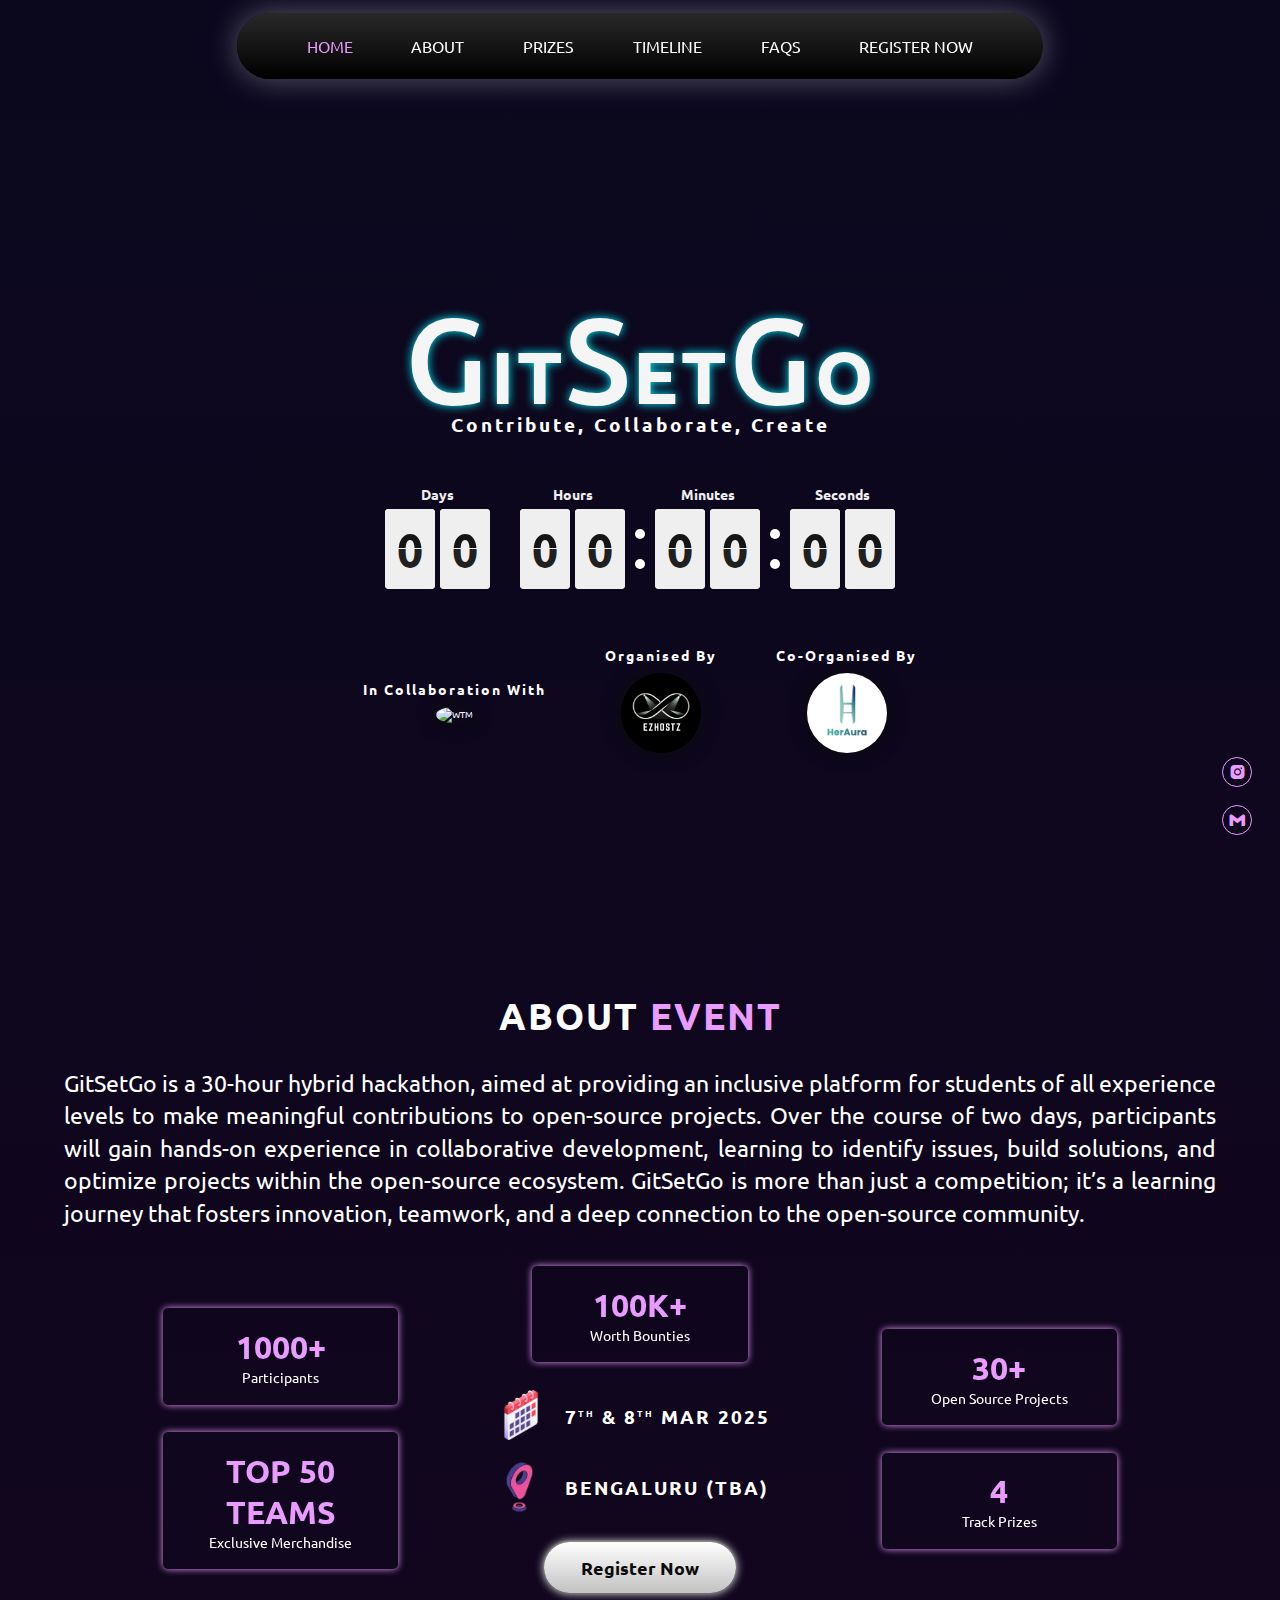
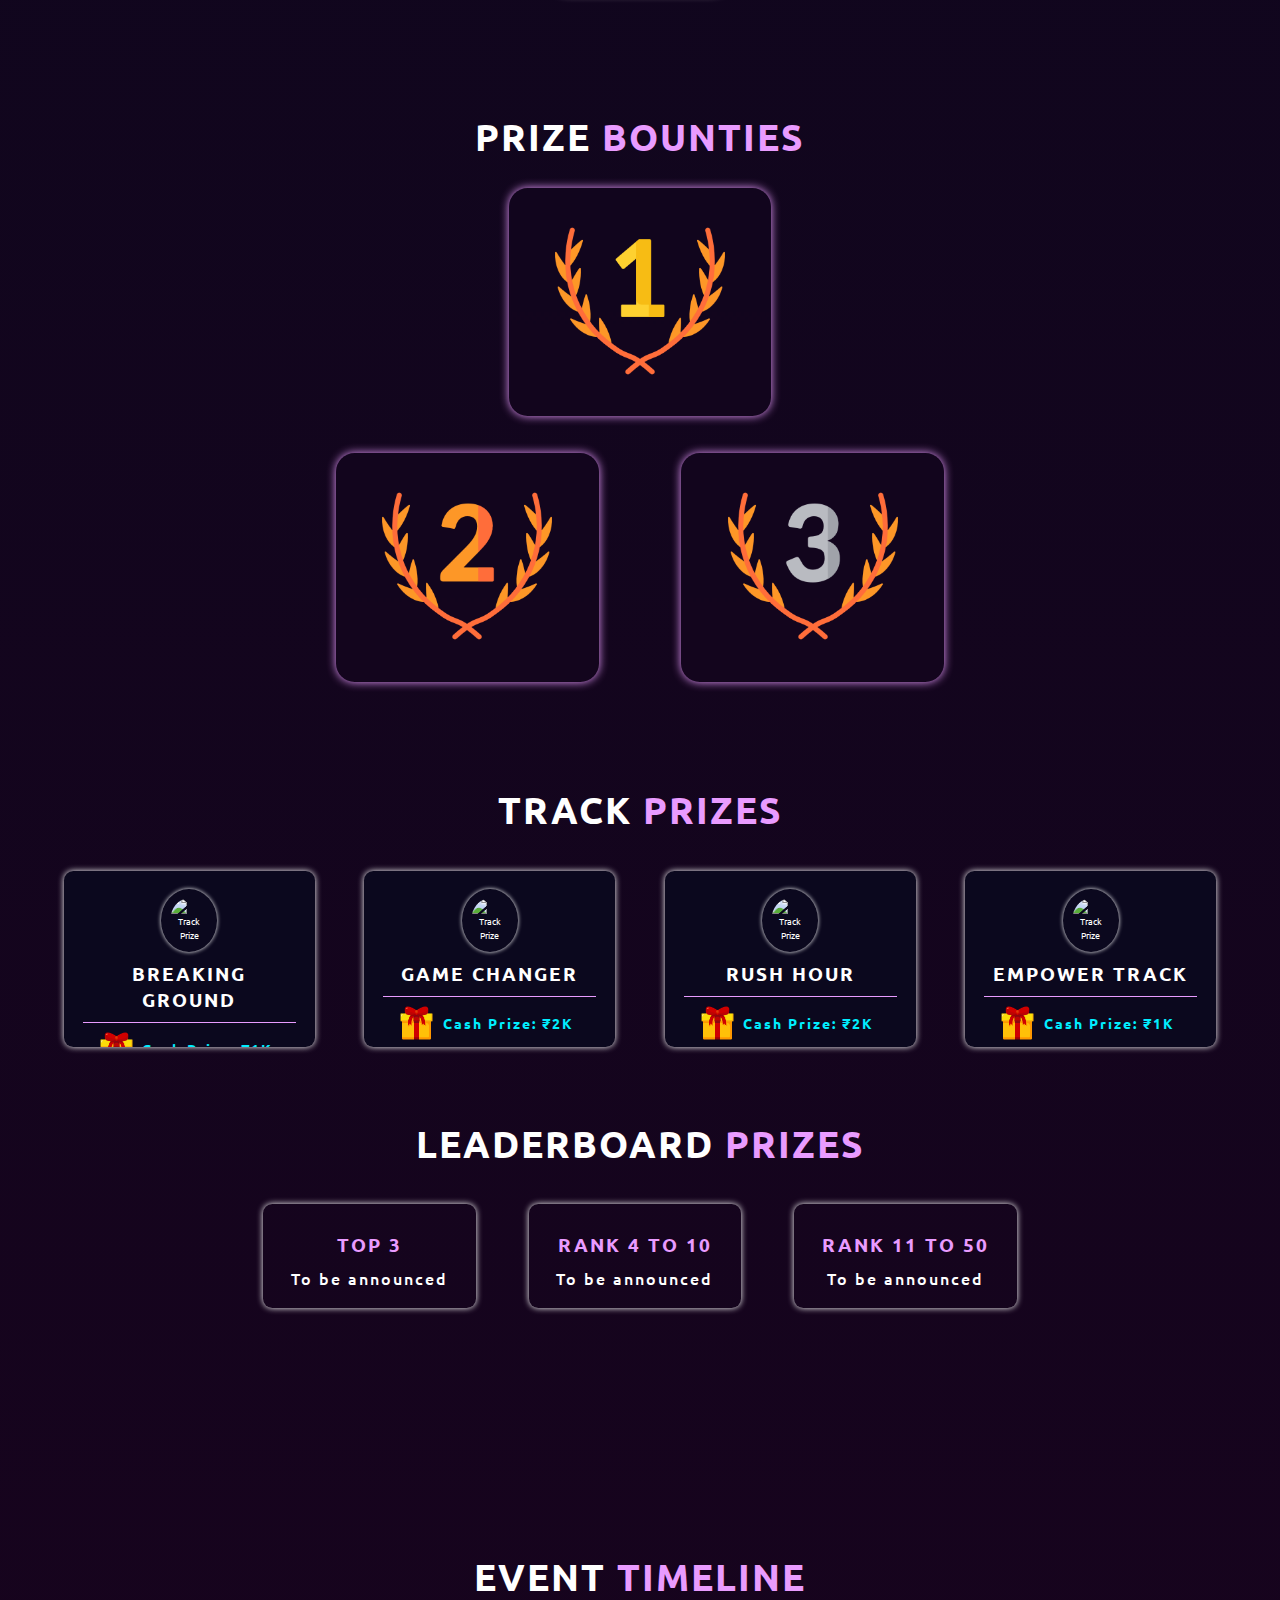
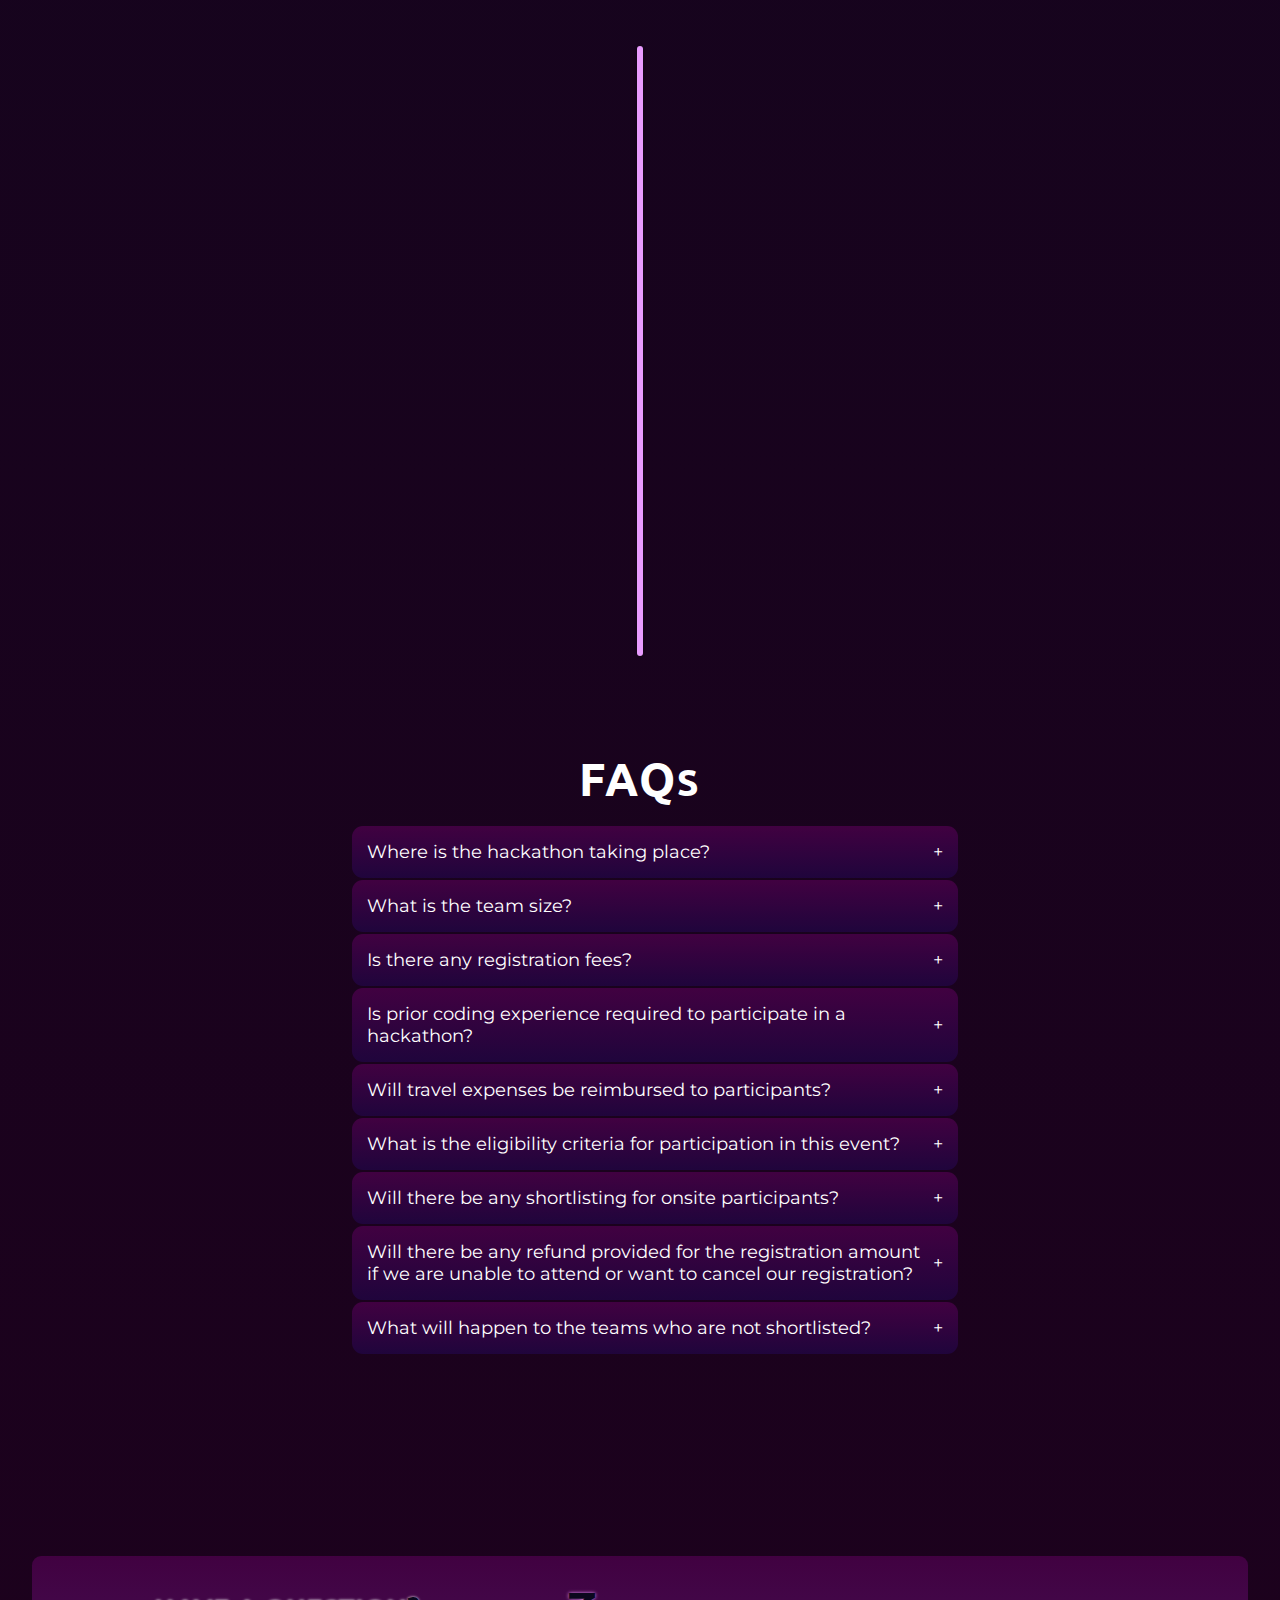
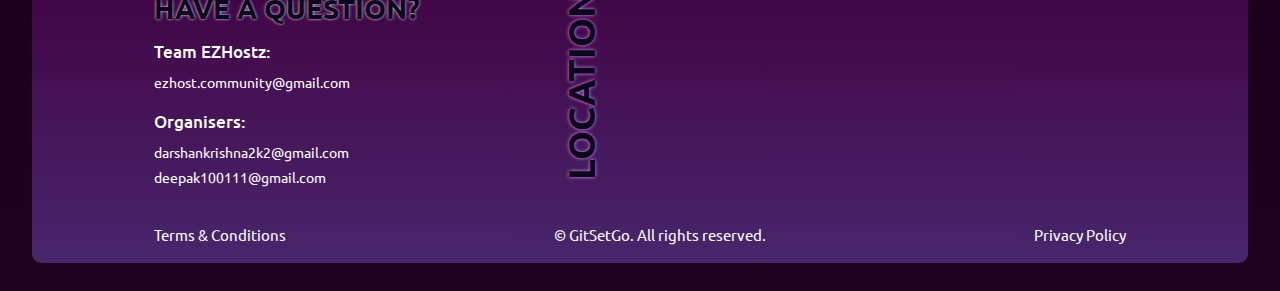
==== index.html @ 00a6b649 "Instagram link added" ====
<!DOCTYPE html>
<html lang="en">
<head>
    <meta charset="UTF-8">
    <meta name="viewport" content="width=device-width, initial-scale=1.0">
    <link rel="stylesheet" href="style.css">
    <link rel="shortcut icon" href="./media/favicon.png" type="image/x-icon">
    <!------------------  Scroll Reveal ------------------>
    <script src="https://unpkg.com/scrollreveal"></script>
    <link href='https://unpkg.com/boxicons@2.1.4/css/boxicons.min.css' rel='stylesheet'>
    <title>GitSetGo</title>
</head>
<body>
    <!------- Navbar ------->
    <header class="nav">
        <nav class="navbar">
            <ul class="nav-menu">
                <li class="nav-item">
                  <a class="active" href="#landing" class="nav-link">Home</a>
                </li>
                <li class="nav-item">
                  <a href="#about" class="nav-link">About</a>
                </li>
                <li class="nav-item">
                  <a href="#prizes" class="nav-link">Prizes</a>
                </li>
                <li class="nav-item">
                  <a href="#schedule" class="nav-link">Timeline</a>
                </li>
                <li class="nav-item">
                  <a href="#faq" class="nav-link">FAQS</a>
                </li>
                <li class="nav-item">
                  <a href="./reg-starting-soon.html" class="nav-link">Register Now</a>
                </li>
            </ul>
            <div class="hamburger">
              <span class="bar"></span>
              <span class="bar"></span>
              <span class="bar"></span>
            </div>
        </nav>
    </header>

    <!------- Landing page/ Home ------->
    <section class="home" id="landing">
        <div class="home-container">
          <!-- Event Title and Subtitle -->
          <div class="event-head">
            <h1 class="event-title">G<span>it</span>S<span>et</span>G<span>o</span></h1>
            <p class="event-subtitle">Contribute, Collaborate, Create</p>
          </div>
          <!-- Countdown Timer -->
          <div class="countdown">
            <div class="flipdown" id="flipdown"></div>
          </div>
          <!-- Hosts and Collaborations -->
          <div class="host-container">
            <div class="collab-container">
              <h2>In Collaboration With</h2>
              <img src="./media/WTM_logo.png" alt="WTM">
            </div>
            <div class="org-container">
              <h2>Organised By</h2>
              <img src="./media/EZHostz_logo.png" alt="EZHOSTZ">
            </div>
            <div class="coorg-container">
              <h2>Co-Organised By</h2>
              <img src="./media/HerAura_Light.png" alt="HerAura">
            </div>
          </div>
        </div>

        <!-- Social Media Handles -->
        <div class="socials">
            <a href="https://www.instagram.com/gitsetgo_blr" target="_blank"><i class='bx bxl-instagram-alt'></i></a>
            <!-- <a href="" target="_blank"><i class='bx bxl-linkedin'></i></a> -->
            <!-- <a href="" target="_blank"><i class='bx bxl-twitter'></i></a> -->
            <a href="mailto:ezhost.community@gmail.com" target="_blank"><i class='bx bxl-gmail'></i></a>
            <!-- <a href="" target="_blank"><i class='bx bxl-discord-alt'></i></i></a> -->
        </div>
    </section>

    <!------- About Event ------->
    <section class="about" id="about">
      <h1 class="section-title">About <span>Event</span></h1>
      <div class="about-container">
        <!-- Brief introduction to event -->
        <div class="about-content">
          <p>
            <!-- GitSetGo is a 48 hour hackathon organized by EZHostz. It is a platform for all the students who want to make valuable contributions to open source projects. 
            Over the course of two days, teams will work on projects aimed at building, refining, or enhancing open-source projects, fostering a culture of learning and community-driven development. -->
            GitSetGo is a 30-hour hybrid hackathon, aimed at providing an inclusive platform for students of all experience levels to make meaningful contributions to open-source projects. Over the course of two days, participants will gain hands-on experience in collaborative development, learning to identify issues, build solutions, and optimize projects within the open-source ecosystem. GitSetGo is more than just a competition; it’s a learning journey that fosters innovation, teamwork, and a deep connection to the open-source community.
          </p>
        </div>

        <!-- Contains venue, date and catchy info about event -->
        <div class="event-info">
          <div class="infobox_one">
            <div class="infobox">
              <h3>1000+</h3>
              <p>Participants</p>
            </div>
            <div class="infobox">
              <h3>Top 50 Teams</h3>
              <p>Exclusive Merchandise</p>
            </div>
          </div>
          <div class="venue-date-info">
              <div class="infobox">
                <h3>100k+</h3>
                <p>Worth Bounties</p>
              </div>
              <div class="date">
                <div class="img">
                  <img src="./media/calendar.png" alt="Calendar">
                </div>
                <p>7<sup>th</sup> & 8<sup>th</sup> Mar 2025</p>
              </div>
              <div class="venue">
                <div class="img">
                  <img src="./media/venue.webp" alt="Venue">
                </div>
                <p>Bengaluru (TBA)</p>
              </div>
              <!-- Registration Button -->
              <a href="./reg-starting-soon.html">
                <button class="styled-button">
                  Register Now
                </button>
              </a>
          </div>
          <div class="infobox_one">
            <div class="infobox">
              <h3>30+</h3>
              <p>Open Source Projects</p>
            </div>
            <div class="infobox">
              <h3>4</h3>
              <p>Track Prizes</p>
            </div>
          </div>
        </div>
          
      </div>
    </section>

    <!------- Prizes Section ------->
    <section class="prizes" id="prizes">
      <h1 class="section-title">Prize <span>Bounties</span></h1>
      <div class="winners-container">
        <div class="prize-box">
          <img src="./media/first.png" alt="Gold Medal">
          <div class="prize-info">
            <h1>First Prize</h1>
            <p>₹20,000</p>
          </div>
        </div>
        <div class="runners-up">
          <div class="prize-box">
            <img src="./media/second.png" alt="Silver Medal">
            <div class="prize-info">
              <h1>Second Prize</h1>
              <p>₹15,000</p>
            </div>
          </div>
          <div class="prize-box">
            <img src="./media/third.png" alt="Bronze Medal">
            <div class="prize-info">
              <h1>Third Prize</h1>
              <p>₹10,000</p>
            </div>
          </div>
        </div>
      </div>
    </section>

    <!-- Track Prizes -->
    <section class="track-prizes">
      <h1 class="section-title">Track <span>Prizes</span></h1>

      <div class="track-container">
        <!-- Track 1 -->
        <div class="track-box">
          <div class="box">
            <div class="track-info">
              <img src="./media/trophy.png" alt="Track Prize" class="special">
              <h2>Breaking Ground</h2>
            </div>
            <div class="track-bounty">
              <img src="./media/merch.png" alt="Prize">
              <p>Cash Prize: ₹1K</p>
            </div>
          </div>
          <div class="track-desc">
            <p>Recognizing the Best First Contribution
            </p>
          </div>
        </div>
        <!-- Track 2 -->
        <div class="track-box">
          <div class="box">
            <div class="track-info">
              <img src="./media/trophy.png" alt="Track Prize">
              <h2>Game Changer</h2>
            </div>
            <div class="track-bounty">
              <img src="./media/merch.png" alt="Prize">
              <p>Cash Prize: ₹2K</p>
            </div>
          </div>
          <div class="track-desc">
            <p>Recognizing the top contribution to gaming repositories
            </p>
          </div>
        </div>
        <!-- Track 3 -->
        <div class="track-box">
          <div class="box">
            <div class="track-info">
              <img src="./media/trophy.png" alt="Track Prize">
              <h2>Rush Hour</h2>
            </div>
            <div class="track-bounty">
              <img src="./media/merch.png" alt="Prize">
              <p>Cash Prize: ₹2K</p>
            </div>
          </div>
          <div class="track-desc">
            <p>Recognizing the team with the most contributions made within the golden hour
            </p>
          </div>
        </div>
        <!-- Track 4 -->
        <div class="track-box">
          <div class="box">
            <div class="track-info">
              <img src="./media/trophy.png" alt="Track Prize" class="special">
              <h2>Empower Track</h2>
            </div>
            <div class="track-bounty">
              <img src="./media/merch.png" alt="Prize">
              <p>Cash Prize: ₹1K</p>
            </div>
          </div>
          <div class="track-desc">
            <p>Recognizing the best contribution made by an all-women team
            </p>
          </div>
        </div>
      </div>

      <div class="leaderboard-bounty">
        <h1 class="section-title">Leaderboard <span>Prizes</span></h1>
        <div class="leaderboard-container">
          <div class="leaderboard-prizes">
            <h2>Top 3</h2>
            <p>To be announced</p>
          </div>
          <div class="leaderboard-prizes">
            <h2>Rank 4 to 10</h2>
            <p>To be announced</p>
          </div>
          <div class="leaderboard-prizes">
            <h2>Rank 11 to 50</h2>
            <p>To be announced</p>
          </div>
        </div>
      </div>
    </section>

    <!------- Event Timeline ------->
    <section class="schedule" id="schedule">
      <h1 class="section-title">Event <span>Timeline</span></h1>
      <div class="timeline">
        <div class="container left-container">
          <img src="./media/track-trophy.png" alt="">
          <div class="text-box">
            <h2>Registration Start</h2>
            <!-- <small>Time</small> -->
            <p>18th November 2024</p>
            <span class="left-container-arrow"></span>
          </div>
        </div>
        <div class="container right-container">
          <img src="./media/track-trophy.png" alt="">
          <div class="text-box">
            <h2>Registration Ends</h2>
            <!-- <small>Time</small> -->
            <p>18th January 2025</p>
            <span class="right-container-arrow"></span>
          </div>
        </div>
        <div class="container left-container">
          <img src="./media/track-trophy.png" alt="">
          <div class="text-box">
            <h2>Announcement of Shortlisted Teams</h2>
           <!-- <small>Time</small>  -->
            <p>3rd February 2025</p>
            <span class="left-container-arrow"></span>
          </div>
        </div> 
        <div class="container right-container">
          <img src="./media/track-trophy.png" alt="">
          <div class="text-box">
            <h2>Hackathon Starts</h2>
            <!-- <small>Time</small> -->
            <p>7th March 2025</p>
            <span class="right-container-arrow"></span>
          </div>
        </div>
        <div class="container left-container">
          <img src="./media/track-trophy.png" alt="">
          <div class="text-box">
            <h2>Hackathon Ends</h2>
            <!-- <small>Time</small> -->
            <p>8th March 2025</p>
            <span class="left-container-arrow"></span>
          </div>
        </div>
        <div class="container right-container">
          <img src="./media/track-trophy.png" alt="">
          <div class="text-box">
            <h2>Prize Distribution</h2>
            <!-- <small>Time</small> -->
            <p>8th March 2025</p>
            <span class="right-container-arrow"></span>
          </div>
        </div>
        <!-- <div class="container left-container">
          <img src="./media/track-trophy.png" alt="">
          <div class="text-box">
            <h2>Event Start</h2>
            <small>Time</small>
            <p>Event timeline date</p>
            <span class="left-container-arrow"></span>
          </div>
        </div>
      </div> -->
    </section>

    <!------- Sponsors ------->
    <!-- <section class="sponsors" id="sponsors">
      <h2 class="section-title">Our <span>Sponsors</span></h2>
      <p class="sponsor-subtitle">
        Interested in sponsoring?<br>
        Contact us at <a href="mailto:ezhost.community@gmail.com">ezhost.community@gmail.com</a> 
      </p>
      <div class="sponsors-container">
        <div class="sponsor-category">
          <h2>Title Sponsors</h2>
          <div class="sponsor-box">
            <img src="./media/EZHost_logo_white.png" alt="">
            <img src="./media/EZHost_logo_white.png" alt="">
            <img src="./media/EZHost_logo_white.png" alt="">
          </div>
        </div>
        <div class="sponsor-category">
          <h2>Platform Sponsors</h2>
          <div class="sponsor-box">
            <img src="./media/EZHost_logo_white.png" alt="">
            <img src="./media/EZHost_logo_white.png" alt="">
            <img src="./media/EZHost_logo_white.png" alt="">
          </div>
        </div>
        <div class="sponsor-category">
          <h2>Gold Sponsors</h2>
          <div class="sponsor-box">
            <img src="./media/EZHost_logo_white.png" alt="">
            <img src="./media/EZHost_logo_white.png" alt="">
            <img src="./media/EZHost_logo_white.png" alt="">
          </div>
        </div>
        <div class="sponsor-category">
          <h2>Energy Sponsors</h2>
          <div class="sponsor-box">
            <img src="/media/EZHost_logo_white.png" alt="">
            <img src="/media/EZHost_logo_white.png" alt="">
            <img src="/media/EZHost_logo_white.png" alt="">
          </div>
        </div>
      </div>
    </section> -->
    
    <!------- FAQs ------->
    <section class="faq" id="faq">
      <h2 class="section-title">Faq<span>s</span></h2>
      <div class="accordion-container">
        <div class="accordion-item">
          <button class="accordion-header">
            Where is the hackathon taking place? <span class="icon">+</span>
          </button>
          <div class="accordion-content">
            <p>
              Bengaluru, India (Exact location to be announced soon)       
            </p>
          </div>
        </div>
        <div class="accordion-item">
          <button class="accordion-header">
            What is the team size? <span class="icon">+</span>
          </button>
          <div class="accordion-content">
            <p>
              1-3      
            </p>
          </div>
        </div>
        <div class="accordion-item">
          <button class="accordion-header">
            Is there any registration fees? <span class="icon">+</span>
          </button>
          <div class="accordion-content">
            <p>
              Yes. Registration fee for an individual is ₹100.
            </p>
          </div>
        </div>
        <div class="accordion-item">
          <button class="accordion-header">
            Is prior coding experience required to participate in a hackathon? <span class="icon">+</span>
          </button>
          <div class="accordion-content">
            <p>
              No, prior coding experience is not required to participate in a hackathon, but having an understanding of programming languages is essential.     
            </p>
          </div>
        </div>
        <div class="accordion-item">
          <button class="accordion-header">
            Will travel expenses be reimbursed to participants? <span class="icon">+</span>
          </button>
          <div class="accordion-content">
            <p>
              We cannot provide reimbursement for travel or any kind of expenses for participants.
            </p>
          </div>
        </div>
        <div class="accordion-item">
          <button class="accordion-header">
            What is the eligibility criteria for participation in this event? <span class="icon">+</span>
          </button>
          <div class="accordion-content">
            <p>
              Undergraduate students of any academic discipline are eligible to participate.
            </p>
          </div>
        </div>
        <div class="accordion-item">
          <button class="accordion-header">
            Will there be any shortlisting for onsite participants? <span class="icon">+</span>
          </button>
          <div class="accordion-content">
            <p>
              Yes. Registration for onsite participation will be based on first come, first serve basis.
            </p>
          </div>
        </div>
        <div class="accordion-item">
          <button class="accordion-header">
            Will there be any refund provided for the registration amount if we are unable to attend or want to cancel our registration? <span class="icon">+</span>
          </button>
          <div class="accordion-content">
            <p>
              Unfortunately, no refunds will be provided for cancellations or non-attendance. Please note that registration fees are non-refundable.
            </p>
          </div>
        </div>
        <div class="accordion-item">
          <button class="accordion-header">
            What will happen to the teams who are not shortlisted?<span class="icon">+</span>
          </button>
          <div class="accordion-content">
            <p>
              Teams that are not shortlisted for onsite participation can still participate in the event online and are eligible for all prizes.
            </p>
          </div>
        </div>
      </div>
    </section>

    <!------- Footer ------->
    <footer class="footer">
      <div class="footer-container">
        <div class="footer-box-up">
          <div class="extra-info">
            <h2>Have a question?</h2>
            <!-- <h3>We are here for help!</h3> -->
            <div class="org-contact">
              <p>Team EZHostz:</p>
              <a href="mailto:ezhost.community@gmail.com">ezhost.community@gmail.com</a><br>
              <p>Organisers:</p>  
              <a href="mailto:darshankrishna2k2@gmail.com">darshankrishna2k2@gmail.com</a><br>
              <a href="mailto:deepak1001110@gmail.com">deepak100111@gmail.com</a><br>
            </div>
          </div>
          <div class="directions">
            <h2>Location</h2>
            <iframe src="https://www.google.com/maps/embed?pb=!1m18!1m12!1m3!1d497698.77492875466!2d77.30126945310806!3d12.954459531495921!2m3!1f0!2f0!3f0!3m2!1i1024!2i768!4f13.1!3m3!1m2!1s0x3bae1670c9b44e6d%3A0xf8dfc3e8517e4fe0!2sBengaluru%2C%20Karnataka!5e0!3m2!1sen!2sin!4v1731333616558!5m2!1sen!2sin" width="600" height="300" style="border:0;" allowfullscreen="" loading="lazy" referrerpolicy="no-referrer-when-downgrade"></iframe>
            <!-- <iframe src="https://www.google.com/maps/embed?pb=!1m18!1m12!1m3!1d3890.280170146654!2d77.51145517454444!3d12.82516351807294!2m3!1f0!2f0!3f0!3m2!1i1024!2i768!4f13.1!3m3!1m2!1s0x3bae41057dd66abf%3A0xfda823a3ca1775ea!2sDayananda%20Sagar%20Academy%20of%20Technology%20and%20Management%20(DSATM)!5e0!3m2!1sen!2sin!4v1730623137924!5m2!1sen!2sin" width="600" height="300" style="border:0;" allowfullscreen="" loading="lazy" referrerpolicy="no-referrer-when-downgrade"></iframe> -->
          </div>
        </div>
        <div class="footer-box-down">
          <a href="./info-pages/t&c.html" target="_blank">Terms & Conditions</a>    
          <p>&copy; GitSetGo. All rights reserved.</p>
          <a href="./info-pages/privacy_policy.html" target="_blank">Privacy Policy</a>
        </div>
      </div>
    </footer>

    <!-- JavaScript -->
    <script src="script.js"></script>
</body>
</html>
---- style.css ----
@import url('https://fonts.googleapis.com/css2?family=Poppins:wght@300;400;500;600;700;800;900&display=swap');
@import url('https://fonts.googleapis.com/css2?family=Inter:ital,opsz,wght@0,14..32,100..900;1,14..32,100..900&family=Ubuntu:ital,wght@0,300;0,400;0,500;0,700;1,300;1,400;1,500;1,700&display=swap');
@import url(https://fonts.googleapis.com/css?family=Montserrat);

*{
margin: 0;
padding: 0;
box-sizing: border-box;
text-decoration: none;
border: none;
outline: none;
scroll-behavior: smooth;
}

*,
*::before,
*::after {
  font-family: inherit;
  box-sizing: inherit;
  margin: 0;
  padding: 0;
}

:root{
    --bg-color: #0b0b0b;
    --second-bg-color: #0b081e;
    --text-color: #fff;
    --main-color: rgb(233, 155, 255);
    --second-text-color: #0ef;
}

html{
    font-size: 62.5%;
    overflow-x: hidden;
}

body{
    position: relative;
    color: var(--text-color);
    font-family: 'Ubuntu', sans-serif;
    background: linear-gradient(to bottom, var(--second-bg-color), rgb(29, 1, 29));
}

/* width */
::-webkit-scrollbar {
    width: 1rem;
}
  
/* Track */
  ::-webkit-scrollbar-track {
    background: var(--bg-color);
}
  
/* Handle */
  ::-webkit-scrollbar-thumb {
    background: #64167f;
    border-radius: 10px;
}

a{
    color: var(--text-color);
    text-decoration: none;
}
  
ul{
    list-style: none;
}

p{
  font-size: 1.5rem;
  font-weight: 400;
}

section{
    position: relative;
    min-height: 100vh;
    background: url(./media/Grid.png) no-repeat;
    background-size: cover;
    background-position: center;
    gap: 2rem;
}

.section-title{
  text-align: center;
  font-size: 4rem;
  margin-bottom: 2rem;
  text-transform: uppercase;
  color: var(--text-color);
  font-weight: 600;
  letter-spacing: 2px;
  padding: 10rem 0 0 0;
}

.section-title span{
    color: var(--main-color);
}

.btn{
    font-weight: 600;
    border-radius: 20%;
    padding: 1.5rem 2rem;
    font-size: 1.7rem;
    outline: none;
    border: none;
    letter-spacing: 2px;
    background: var(--text-color);
    box-shadow: 0 0 1rem var(--text-color);
    transition: 0.3s ease;
    cursor: pointer;
}

.btn a{
    color: var(--text-color);
}
  
.btn:hover{
    box-shadow: inset 0px 0px 25px var(--bg-color);
}

.text-gradient,
.text-gradient > * {
  background: linear-gradient(to right, White, var(--main-color));
  -webkit-background-clip: text;
  -webkit-text-fill-color: transparent;
}


/* ----- NavBar ----- */

.nav {
    position: fixed;
    top: 1.4rem;
    left: 50%;
    transform: translateX(-50%);
    width: 45%;
    padding: 1rem 4%;
    background: linear-gradient(to bottom, #292929, #000000);
    border-radius: 5rem;
    box-shadow: 0px 0px 30px rgba(227, 228, 237, 0.37);
    z-index: 999;
  }

.nav-menu{
    display: flex;
    justify-content: space-between;
    align-items: center;
    font-size: 1.7rem;
    flex-wrap: wrap;
}

.nav-item{
    padding: 1rem 2rem;
    text-transform: uppercase;
    border-radius: 5rem;
}

.nav-item a:hover{
    color: var(--main-color);
    transition: 0.5s ease-in-out;
    text-shadow: 0 0 1rem var(--main-color);
}

.active{
    color: var(--main-color);
}

.hamburger {
  cursor: pointer;
  display: none;
}

.bar {
  display: block;
  width: 25px;
  height: 3px;
  border-radius: 3px;
  margin: 5px auto;
  transition: all 0.3s ease-in-out;
  -webkit-transition: all 0.3s ease-in-out;
  background: hsl(0, 0%, 100%);
}

/* ----- Landing page ----- */


.home{
    position: relative;
    background: url(./media/home_bg.jpg) no-repeat;
    background-size: cover;
    background-position: center;
    min-height: 100vh;
}

.home-container{
    position: absolute;
    display: flex;
    justify-content: center;
    flex-direction: column;
    align-items: center;
    width: 60%;
    top: 60%;
    left: 50%;
    transform: translate(-50%, -50%);
    padding: 3rem 0 2rem 0;
}

.event-head{
    text-align: center;
    line-height: 50px;
}

.event-title {
    font-size: 13rem;
    text-transform: uppercase;
    font-weight: 500;
    color: whitesmoke;
    letter-spacing: 3px;
    text-shadow: 0 0 10px var(--second-text-color);
    animation: glow 2s infinite alternate;
}
  
@keyframes glow {
    0% {
      text-shadow: 0 0 10px var(--second-text-color);
    }
    50% {
      text-shadow: 0 0 15px rgb(251, 50, 251);
    }
    100% {
      text-shadow: 0 0 10px var(--second-text-color);
    }
}
  
.event-title span {
    font-size: 8rem;
    font-weight: 600;
    /* color: var(--main-color); */
}

.event-subtitle{
    font-size: 2rem;
    letter-spacing: 3px;
    color: var(--text-color);
    font-weight: bold;
}

.host-container{
    display: flex;
    justify-content: space-around;
    text-align: center;
    align-items: center;
    margin: 3rem 0 0rem 0;
    width: 80%;
}

.org-container h2, .coorg-container h2, .collab-container h2{
    font-size: 1.5rem;
    letter-spacing: 2px;
    /* margin-bottom: 1rem; */
    /* text-transform: uppercase; */
}

.org-container img, .coorg-container img, .collab-container img{
    width: 80px;
    height: 80px;
    border-radius: 50%;
    object-fit: cover;
    margin-top: 1rem;
    box-shadow: 0 0 2rem var(--bg-color);
}

/* ----- Countdown ----- */

.countdown{
    width: 100%;
    margin: 1rem auto;
}

.countdown .flipdown{
    margin: 0 auto;
    width: 100%;
    overflow: visible;
    height: 150px;
    display: flex;
    justify-content: center;
    align-items: center;
}

/* Font styles */
.flipdown.flipdown__theme-dark {
    font-weight: bold;
    font-size: 1.5rem;
  }
/* Rotor group headings */
.flipdown.flipdown__theme-dark .rotor-group-heading:before {
    color: #EFEFEF;
}
/* Delimeters */
.flipdown.flipdown__theme-dark .rotor-group:nth-child(n+2):nth-child(-n+3):before,
.flipdown.flipdown__theme-dark .rotor-group:nth-child(n+2):nth-child(-n+3):after {
    background-color: var(--text-color);
}
/* Rotor tops */
.flipdown.flipdown__theme-dark .rotor,
.flipdown.flipdown__theme-dark .rotor-top,
.flipdown.flipdown__theme-dark .rotor-leaf-front {
    color: #151515;
    background-color: #EFEFEF;
}
/* Rotor bottoms */
.flipdown.flipdown__theme-dark .rotor-bottom,
.flipdown.flipdown__theme-dark .rotor-leaf-rear {
    color: #202020;
    background-color: #EFEFEF;
}
/* Hinge */
.flipdown.flipdown__theme-dark .rotor:after {
   border-top: solid 1px #EFEFEF;
}
  
.flipdown .rotor-group {
    position: relative;
    padding-right: 30px;
}
  
.flipdown .rotor-group:last-child {
    padding-right: 0;
}
  
.flipdown .rotor-group-heading:before {
    display: block;
    height: 30px;
    line-height: 30px;
    text-align: center;
}
  
  .flipdown .rotor-group:nth-child(1) .rotor-group-heading:before {
    content: attr(data-before);
  }
  
  .flipdown .rotor-group:nth-child(2) .rotor-group-heading:before {
    content: attr(data-before);
  }
  
  .flipdown .rotor-group:nth-child(3) .rotor-group-heading:before {
    content: attr(data-before);
  }
  
  .flipdown .rotor-group:nth-child(4) .rotor-group-heading:before {
    content: attr(data-before);
  }
  
  .flipdown .rotor-group:nth-child(n+2):nth-child(-n+3):before {
    content: '';
    position: absolute;
    bottom: 20px;
    left: 115px;
    width: 10px;
    height: 10px;
    border-radius: 50%;
  }
  
  .flipdown .rotor-group:nth-child(n+2):nth-child(-n+3):after {
    content: '';
    position: absolute;
    bottom: 50px;
    left: 115px;
    width: 10px;
    height: 10px;
    border-radius: 50%;
  }
  
  .flipdown .rotor {
    position: relative;
    float: left;
    width: 50px;
    height: 80px;
    margin: 0px 5px 0px 0px;
    border-radius: 4px;
    font-size: 5rem;
    text-align: center;
    perspective: 200px;
  }
  
  .flipdown .rotor:last-child {
    margin-right: 0;
  }
  
  .flipdown .rotor-top,
  .flipdown .rotor-bottom {
    overflow: hidden;
    position: absolute;
    width: 50px;
    height: 40px;
  }
  
  .flipdown .rotor-leaf {
    z-index: 1;
    position: absolute;
    width: 50px;
    height: 80px;
    transform-style: preserve-3d;
    transition: transform 0s;
  }
  
  .flipdown .rotor-leaf.flipped {
    transform: rotateX(-180deg);
    transition: all 0.5s ease-in-out;
  }
  
  .flipdown .rotor-leaf-front,
  .flipdown .rotor-leaf-rear {
    overflow: hidden;
    position: absolute;
    width: 50px;
    height: 40px;
    margin: 0;
    transform: rotateX(0deg);
    backface-visibility: hidden;
    -webkit-backface-visibility: hidden;
  }
  
  .flipdown .rotor-leaf-front {
    line-height: 80px;
    border-radius: 4px 4px 0px 0px;
  }
  
  .flipdown .rotor-leaf-rear {
    line-height: 0px;
    border-radius: 0px 0px 4px 4px;
    transform: rotateX(-180deg);
  }
  
  .flipdown .rotor-top {
    line-height: 80px;
    border-radius: 4px 4px 0px 0px;
  }
  
  .flipdown .rotor-bottom {
    bottom: 0;
    line-height: 0px;
    border-radius: 0px 0px 4px 4px;
  }
  
  .flipdown .rotor:after {
    content: '';
    z-index: 2;
    position: absolute;
    bottom: 0px;
    left: 0px;
    width: 50px;
    height: 40px;
    border-radius: 0px 0px 4px 4px;
  }

/* ----- Social Media Handles ----- */

.socials{
    display: flex;
    flex-direction: column;
    justify-content: center;
    align-items: center;
    text-align: center;
    position: absolute;
    right: 0;
    bottom: 3rem;
}

.socials a{
    display: inline-flex;
    flex-direction: column;
    justify-content: center;
    align-items: center;
    width: 3rem;
    height: 3rem;
    background: transparent;
    border: .2rem solid var(--main-color);
    border-radius: 50%;
    font-size: 2rem;
    color: var(--main-color);
    margin: 1rem 3rem;
    transition: .4s ease;
}

.socials a:last-child{
    margin-bottom: 4rem;
}

.socials a:hover{
    background: var(--main-color);
    color: var(--second-bg-color);
    box-shadow: 0 0 1rem var(--main-color);
}

/* Register Now button */
.styled-button {
    position: relative;
    padding: 1.5rem 4rem;
    font-size: 1.9rem;
    font-weight: bold;
    color: var(--bg-color);
    background: linear-gradient(to bottom, #ffffff, #c2c2c2);
    border-radius: 5rem;
    cursor: pointer;
    box-shadow: 0 0 1rem var(--text-color);
    transition: all 0.2s ease;
    display: inline-flex;
    align-items: center;
    justify-content: center;
}
  
.styled-button::before {
    content: "";
    position: absolute;
    top: -2px;
    right: -1px;
    bottom: -1px;
    left: -1px;
    background: linear-gradient(to bottom, #292929, #000000);
    z-index: -1;
    border-radius: 9999px;
    transition: all 0.2s ease;
    opacity: 1;
    transition: all 0.3s ease;
}
  
.styled-button:active {
    transform: translateY(2px);
    color: var(--text-color);
    box-shadow: 0 0 1rem var(--text-color);
}

.styled-button:hover {
    /* transform: translateY(-2px); */
    box-shadow: 0 0 .5rem var(--text-color);
}

/* ------ About Event ----- */

.about .section-title{
  margin-bottom: 0;
}

.about-container{
  display: flex;
  justify-content: center;
  align-items: center;
  flex-direction: column;
  width: 90%;
  max-height: 80%;
  margin: 0 auto;
  padding: 3rem 2rem;
  /* background: red; */
}

.about-content{
  max-width: 100%;
  margin: 0 auto;
}

.about-content p{
  font-size: 2.5rem;
  text-align: justify;
  line-height: 3.5rem;
  font-weight: 400;
}

.event-info{
  display: flex;
  justify-content: space-around;
  align-items: center;
  flex-wrap: wrap;
  width: 90%;
  max-width: 100%;
  margin-top: 4rem;
  /* padding: 0 2rem; */
}

.infobox_one{
  display: flex;
  justify-content: space-around;
  align-items: center;
  flex-direction: column;
  text-align: center;
  width: 20%;
  /* box-shadow: 0 0 1rem var(--main-color); */
  /* border: none;
  border-radius: 5px;
  padding: 1rem 1.5rem; */
  /* backdrop-filter: blur(1px); */
}

.infobox{
  box-shadow: 0 0 .8rem var(--main-color);
  backdrop-filter: blur(1px);
  border: none;
  border-radius: 5px;
  padding: 2rem 1.5rem;
  width: 100%;
  transition: all 0.4s ease-in-out;
}

.infobox_one .infobox:first-child{
  margin: 2rem 0 3rem 0;
}

.infobox h3{
  font-size: 3.5rem;
  font-weight: 600;
  text-transform: uppercase;
  color: var(--main-color);
}

.venue-date-info{
  height: 100%;
  display: flex;
  flex-direction: column;
  justify-content: center;
  align-items: center;
}

.venue-date-info .infobox{
  text-align: center;
  width: 65%;
}

.date{
  margin: 3rem 0 2rem 0;
}

.venue{
  margin-bottom: 3rem;
}

.date, .venue{
  display: flex;
  justify-content: center;
  align-items: center;
  width: 100%;
  padding: 0 1rem;
}

.date .img, .venue .img{
  width: 20%;
}

.date .img img{
  width: 50px;
  height: 50px;
}

.venue .img img{
  width: 27px;
  height: 50px;
  padding-left: 10px;
}

.date p, .venue p{
  font-size: 2rem;
  font-weight: 600;
  margin-left: 15px;
  width: 80%;
  text-transform: uppercase;
  letter-spacing: 2px;
}

.date p sup, .venue p sup{
  font-size: 1rem;
}


/* ------ Prizes Section ----- */

/* .prizes{
  position: relative;
  max-height: 100vh;
} */

.winners-container{
  display: flex;
  justify-content: center;
  align-items: center;
  text-align: center;
  flex-direction: column;
  width: 90%;
  max-height: 80%;
  margin: 0 auto;
  padding: 1rem 2rem;
}

.runners-up{
  display: flex;
  justify-content: space-around;
  text-align: center;
  align-items: center;
  flex-wrap: wrap;
  width: 50%;
  margin-top: 4rem;
}

.prize-box{
  position: relative;
  backdrop-filter: blur(1px);
  box-shadow: 0 0 1rem var(--main-color);
  border-radius: 2rem;
  padding: 3rem 5rem;
  overflow: hidden;
}

.prize-box img{
  width: 100%;
  height: 170px;
  transition: .4s ease;
}

.prize-box:hover img{
  transform: scale(1.1);
}

.prize-info{
  position: absolute;
  bottom: 0;
  left: 0;
  width: 70%;
  height: 100%;
  background: linear-gradient(rgba(0,0,0, .1), var(--second-bg-color));
  display: flex;
  justify-content: center;
  align-items: center;
  flex-direction: column;
  text-align: center;
  padding: 0 4rem;
  transform: translateY(100%);
  transition: .4s ease;
  cursor: grab;
}

.prize-box:hover .prize-info{
  transform: scale(1.1);
}

.prize-info h1{
  font-size: 2.5rem;
  font-weight: 600;
  color: var(--second-text-color);
  text-shadow: 0 0 .2rem var(--bg-color);
  text-transform: uppercase;
}

.prize-info p{
  font-size: 3.5rem;
  font-weight: 600;
  color: var(--second-text-color);
  text-shadow: 0 0 .4rem var(--bg-color);
  text-transform: uppercase;
  letter-spacing: 2px;
  margin-top: 1rem;
}

/* Track Prizes */

/* .track-prizes{
  position: relative;
  max-height: 100vh;
} */

.track-prizes .section-title{
  padding: 5rem 0 2rem 0; 
}

.track-container{
  position: relative;
  display: flex;
  justify-content: space-between;
  flex-wrap: wrap;
  align-items: center;
  width: 90%;
  margin: 0 auto 3rem;
}

.track-box{
  position: relative;
  width: 23rem;
  max-height: 15rem;
  background: var(--second-bg-color);
  box-shadow: 0 0 .7rem var(--text-color);
  border-radius: 1rem;
  overflow: hidden;
  padding: 2rem;
  transition: .4s ease;
}

.box{
  width: 100%;
  height: 30rem;
  transition: .4s ease;
}

.track-box:hover{
  box-shadow: 0 0 1rem var(--main-color);
  transform: scale(1.02);
}

.track-info{
  display: flex;
  justify-content: center;
  align-items: center;
  flex-direction: column;
  text-align: center;
  padding: 0 0 1rem 0;
  margin-bottom: 1rem;
  border-bottom: 1px solid var(--main-color);
}

.track-info img{
  width: 4rem;
  padding: 1rem;
  border-radius: 50%;
  box-shadow: 0 0 .5rem var(--text-color);
}

.track-info h2{
  font-size: 2rem;
  font-weight: 600;
  letter-spacing: 2px;
  text-transform: uppercase;
  margin-top: 1rem;
}

.track-bounty{
  display: flex;
  justify-content: center;
  align-items: center;
  max-width: 100%;
  margin: 0 auto;
  padding: 0 1rem;
}

.track-bounty img{
  width: 17%;
  /* max-height: 10%; */;
}

.special{
  padding: 1rem;
}

.track-bounty p{
  width: 70%;
  font-size: 1.5rem;
  font-weight: 600;
  letter-spacing: 2px;
  padding-left: 1rem;
  color: var(--second-text-color); 
}

.track-desc{
  position: absolute;
  bottom: 0;
  left: 0;
  width: 70%;
  height: 100%;
  /* background: linear-gradient(rgba(0,0,0, .1), var(--second-bg-color)); */
  background: linear-gradient(black, var(--second-bg-color));
  display: flex;
  justify-content: center;
  align-items: center;
  flex-direction: column;
  text-align: center;
  padding: 0 4rem;
  transform: translateY(100%);
  transition: .4s ease;
}

/* .track-desc p{
  text-align: justify;
} */

.track-box:hover .track-desc{
  transform: scale(1.1);
}

/* Leaderboard Prizes */

.leaderboard-bounty{
  position: relative;
  width: 90%;
  margin: 0 auto;
}

.leaderboard-container{
  display: flex;
  justify-content: space-around;
  flex-wrap: wrap;
  align-items: center;
  text-align: center;
  width: 70%;
  margin: 0 auto;
}

.leaderboard-prizes{
  position: relative;
  box-shadow: 0 0 .7rem var(--text-color);
  border-radius: 1rem;
  overflow: hidden;
  padding: 2rem 3rem;
  transition: .4s ease;
}

.leaderboard-prizes:hover{
  transform: scale(1.02);
  cursor: pointer;
}

.leaderboard-prizes h2{
  font-size: 2rem;
  font-weight: 600;
  letter-spacing: 2px;
  text-transform: uppercase;
  margin: 1rem 0;
  color: var(--main-color);
}

.leaderboard-prizes p{
  font-size: 1.7rem;
  font-weight: 500;
  letter-spacing: 2px;
  color: var(--text-color);
}


/* ----- Schedule Section ----- */

.timeline{
  position: relative;
  max-width: 80vw;
  margin: 5rem auto 0 auto;
}

.container{
  position: relative;
  padding: 1rem 0 1rem 3.6rem;
  max-width: 40%;
  animation: movedown 1s linear forwards;
  opacity: 0;
  margin: 0 auto;
}

@keyframes movedown{
  0%{
    opacity: 1;
    transform: translateY(-30px);
  }
  100%{
    opacity: 1;
    transform: translateY(0px);
  }
}

.container:nth-child(1){
  animation-delay: 0s;
}
.container:nth-child(2){
  animation-delay: 1s;
}
.container:nth-child(3){
  animation-delay: 2s;
}
.container:nth-child(4){
  animation-delay: 3s;
}
.container:nth-child(5){
  animation-delay: 4s;
}
.container:nth-child(6){
  animation-delay: 5s;
}
.container:nth-child(7){
  animation-delay: 6s;
}

.text-box{
  padding: 2rem 3rem;
  background: linear-gradient(rgb(97, 0, 97), rgb(169, 0, 169));
  position: relative;
  border-radius: 1rem;
  font-size: 1.5rem;
  width: 80%;
}

.text-box:hover{
  background: linear-gradient(rgb(169, 0, 169), rgb(97, 0, 97));
}

.left-container{
  margin-right: 50%;
}

.right-container{
  margin-left: 50%;
}

.container img{
  position: absolute;
  width: 40px;
  border-radius: 50%;
  right: -20px;
  top: 32px;
  z-index: 10;
  background: var(--text-color);
  box-shadow: 0 0 .5rem var(--bg-color);
}

.right-container img{
  left: -20px;
}

.timeline::after{
  content: '';
  position: absolute;
  width: 6px;
  height: 100%;
  background: var(--main-color);
  box-shadow: 0 0 .3rem var(--bg-color);
  top: 0;
  left: 50%;
  margin-left: -3px;
  z-index: -1;
  border-radius: 1rem;
  animation: moveline 7s linear forwards;
}

@keyframes moveline{
  0%{
    height: 0;
  }
  100%{
    height: 100%;
  }
}

.text-box h2{
  font-weight: 600;
}

.text-box small{
  display: inline-block;
  margin-bottom: 15px;
}

.left-container-arrow{
  height: 0;
  width: 0;
  position: absolute;
  top: 28px;
  z-index: 1;
  border-top: 15px solid transparent;
  border-bottom: 15px solid transparent;
  border-left: 15px solid #7d007d;
  right: -1.4rem;
}

.right-container-arrow{
  height: 0;
  width: 0;
  position: absolute;
  top: 28px;
  z-index: 1;
  border-top: 15px solid transparent;
  border-bottom: 15px solid transparent;
  border-right: 15px solid #7d007d;
  left: -1.40rem;
}

/* ----- Sponsors ----- */

.sponsors .section-title{
  font-size: 4.5rem;
  margin-bottom: .6rem;
}

.sponsor-subtitle{
  text-align: center;
  font-size: 1.7rem;
  margin-bottom: 6rem;
}

.sponsor-category{
  position: relative;
  max-width: 80vw;
  display: flex;
  flex-direction: column;
  justify-content: center;
  align-items: center;
  margin: 0 auto 3rem;
  padding: 1rem 1rem 2rem;
  border-radius: 1rem;
  /* box-shadow: 0 0 .7rem var(--main-color); */
  opacity: 0;
  transform: translateY(-20px); 
  animation: slideDown 1s ease-in-out forwards;
}

@keyframes slideDown {
  from {
    opacity: 0;
    transform: translateY(-20px);
  }
  to {
    opacity: 1;
    transform: translateY(0);
  }
}

.sponsor-category:nth-child(1) {
  animation-delay: 0s;
}

.sponsor-category:nth-child(2) {
  animation-delay: 1s;
}

.sponsor-category:nth-child(3) {
  animation-delay: 2s;
}

.sponsor-category:nth-child(4) {
  animation-delay: 3s;
}

.sponsor-category:last-child{
  margin-bottom: 0;
}

.sponsor-category h2{
  font-size: 2.5rem;
  font-weight: 600;
  margin-bottom: 4rem;
  font-family: 'Montserrat', sans-serif;
}

.sponsor-box{
  display: flex;
  justify-content: space-around;
  align-items: center;
  flex-wrap: wrap;
  width: 80%;
}

.sponsor-box img{
  width: 15rem;
}

/* ----- FAQs ----- */

.faq{
  min-height: 100vh;
}

.faq .section-title{
  font-size: 5rem;
  margin-bottom: 2rem;
}

.faq .section-title span{
  font-size: 4rem;
  color: var(--text-color);
}

.accordion-container {
  width: 45%;
  margin: 0 auto;
  padding-bottom: 2rem;
  /* max-width: 600px; */
}

.accordion-item {
  border-radius: 8px;
  margin-bottom: 10px;
  /* box-shadow: 0 0 .2rem var(--bg-color); */
}

.accordion-header {
  background: linear-gradient(rgb(65, 1, 65), rgba(32, 5, 63, 0.903));
  color: var(--text-color);
  padding: 15px;
  font-size: 18px;
  border: none;
  width: 100%;
  text-align: left;
  cursor: pointer;
  outline: none;
  display: flex;
  justify-content: space-between;
  align-items: center;
  border-radius: 8px 8px 0 0;
  transition: background-color 0.3s ease;
  border-radius: 11px;
  font-family: 'Montserrat', sans-serif;
}

.accordion-header:hover {
  background-color: #8144c6;
}

.accordion-content {
  position: relative;
  /* background-color: #3e1f63; */
  box-shadow: 0 0 .4rem var(--main-color);
  overflow: hidden;
  padding: 0 15px;
  font-size: 12px;
  width: 98.9%;
  max-height: 0;
  transition: max-height 0.3s ease;
  margin-top: -8px;
  margin-left: .4rem;
  border-bottom-left-radius: 8px;
  border-bottom-right-radius: 8px;
  z-index: -1;
}

.accordion-content p {
  margin: 15px 0 10px 0;
  line-height: 1.5;
  font-family: 'Montserrat', sans-serif;
}

.icon {
  transition: transform 0.3s ease;
}

.active .icon {
  transform: rotate(45deg);
}

/* ----- Footer ----- */

.footer{
  background: url(./media/Grid.png) no-repeat;
  background-size: cover;
  width: 100%;
  margin-bottom: 3rem;
}

.footer-container{
  width: 95%;
  margin: 0 auto;
  border-radius: 1rem;
  background: linear-gradient(rgb(65, 1, 65), rgba(77, 42, 117, 0.903));
  display: flex;
  flex-direction: column;
  justify-content: space-between;
  align-items: center;
  padding: 2rem 0;
}

.footer-box-up{
  display: flex;
  align-items: center;
  flex-wrap: wrap;
  width: 80%;
  overflow: hidden;
  margin-bottom: 2rem;
}

.extra-info{
  width: 30%;
}

.extra-info h2{
  font-size: 3rem;
  font-weight: bold;
  text-transform: uppercase;
  color: var(--second-bg-color);
  text-shadow: 0 0 .3rem var(--text-color);
}

/* .extra-info h3{
  font-size: 1.5rem;
  margin-bottom: 1rem;
  font-weight: 500;
} */

.org-contact{
  line-height: 2.5rem;
}

.org-contact p{
  font-size: 1.8rem;
  margin: 1.5rem 0 .8rem;
  font-weight: 500;
}

.org-contact a{
  font-size: 1.5rem;
}

.org-contact a:hover{
  color: var(--main-color);
  transition: 0.5s ease-in-out;
}

.directions{
  position: relative;
  width: 70%;
  display: flex;
  overflow: hidden;
  max-height: 25rem;
}

.directions h2{
  font-size: 4rem;
  text-transform: uppercase;
  font-weight: bold;
  transform: rotate(-90deg);
  height: 20%;
  width: 10%;
  padding: 1rem;
  margin: 15rem 0 0 10rem;
  color: var(--second-bg-color);
  text-shadow: 0 0 .4rem var(--main-color);
}

.footer-box-down{
  display: flex;
  justify-content: space-between;
  width: 80%;
  margin: 0 auto;
}

.footer-box-down p{
  font-size: 1.6rem;
}

.footer-box-down a{
  font-size: 1.6rem;
}

.footer-box-down a:hover{
  color: var(--bg-color);
  transition: 0.5s ease-in-out;
}

/* ----- Media Queries ----- */

@media(min-width: 1335px) and (max-width: 1410px){
  .nav{
    width: 55%;
    padding: 1.5rem 4%;
  }
}

@media (max-width: 1340px)
{
    html{
        font-size: 58%;
    }

    section{
      min-height: 80vh;
    }

    .nav{
      width: 55%;
      padding: 1.5rem 4%;
    }

    .runners-up{
      width: 60%;
    }

    .timeline{
      max-width: 90%;
    }
}

@media (max-width: 1100px) {

  .nav{
    width: 70%;
  }

  .host-container{
    width: 100%;
  }

  .runners-up{
    width: 70%;
  }

  .track-container{
    width: 60%;
    justify-content: space-around;
  }

  .track-box:nth-of-type(3), .track-box:nth-of-type(4){
    margin-top: 3rem;
  }

  .leaderboard-container{
    width: 100%;
  }

  .timeline{
    max-width: 100%;
  }

}

@media (max-width:942px){

  .nav{
    width: 80%;
  }

  .home-container{
    width: 100%;
  }

  .host-container{
    margin-top: 2rem;
  }

  .org-container img, .coorg-container img, .collab-container img{
    width: 70px;
    height: 70px;
  }

  .socials a{
    width: 2.5rem;
    height: 2.5rem;
  }

  .socials a:last-child{
    margin-bottom: 2rem;
  }

  .countdown{
    min-width: 100vw;
    margin: 0 auto;
  }

  .host-container{
    width: 80%;
  }

  .runners-up{
    width: 85%;
  }

  .track-container{
    width: 70%;
    justify-content: space-around;
  }

  .track-box:nth-of-type(3), .track-box:nth-of-type(4){
    margin-top: 2rem;
  }

  .sponsor-box{
    width: 100%;
  }

  .accordion-container{
    width: 55%;
  }

  .timeline{
    max-width: 100%;
  }

  .container{
    max-width: 35%;
  }

  .left-container{
    padding-right: 4%;
  }
}


@media (max-width: 768px) {

  html{
    font-size: 52%;
  }

  .home-container{
    top: 55%;
  }

  .hamburger {
    display: block;
  }

  .hamburger.active .bar:nth-child(2) {
    opacity: 0;
  }

  .hamburger.active .bar:nth-child(1) {
    transform: translateY(8px) rotate(45deg);
  }

  .hamburger.active .bar:nth-child(3) {
    transform: translateY(-8px) rotate(-45deg);
  }

  .nav-menu {
    background: rgba(52, 52, 52, 0.25);
    backdrop-filter: blur(5px);
    position: fixed;
    left: -130%;
    top: 70px;
    gap: 0;
    width: 100%;
    text-align: center;
    transition: 0.3s;
    flex-direction: column;
    background: transparent;
    border-radius: 1rem;
  }

  .nav-item {
    margin: 16px 0;
  }

  .nav-menu.active {
    background: rgba(0, 0, 0, 0.45);
    backdrop-filter: blur(20px);
    left: 0;
  }

  .socials{
    flex-direction: row;
    justify-content: space-around;
    left: 50%;
    transform: translateX(-50%);
    margin-bottom: 2.5rem;
  }

  .socials a{
    width: 3rem;
    height: 3rem;
    margin: 0;
  }

  .socials a:last-child{
    margin-bottom: 0;
  }

  .event-info{
    width: 100%;
  }

  .runners-up{
    width: 100%;
  }

  .track-container{
    width: 80%;
    justify-content: space-around;
  }

  .leaderboard-bounty{
    width: 100%;
  }

  .sponsor-category{
    max-width: 100vw;
  }

  .accordion-container{
    width: 70%;
  }

  .faq{
    min-height: 100vh;
  }

}

@media screen and (max-width: 600px) {

  .host-container{
    width: 90%;
  }

  .event-title{
    font-size: 11rem;
  }

  .event-subtitle{
    font-size: 1.8rem;
  }

  .flipdown {
    width: 312px;
    height: 70px;
  }

  .flipdown .rotor {
    font-size: 4rem;
    margin-right: 3px;
  }

  .flipdown .rotor,
  .flipdown .rotor-leaf,
  .flipdown .rotor-leaf-front,
  .flipdown .rotor-leaf-rear,
  .flipdown .rotor-top,
  .flipdown .rotor-bottom,
  .flipdown .rotor:after {
    width: 30px;
  }

  .flipdown .rotor-group {
    padding-right: 20px;
  }

  .flipdown .rotor-group:last-child {
    padding-right: 0px;
  }

  .flipdown .rotor-group-heading:before {
    font-size: 1.5rem;
    height: 20px;
    line-height: 20px;
  }

  .flipdown .rotor-group:nth-child(n+2):nth-child(-n+3):before,
  .flipdown .rotor-group:nth-child(n+2):nth-child(-n+3):after {
    left: 69px;
  }

  .flipdown .rotor-group:nth-child(n+2):nth-child(-n+3):before {
    bottom: 13px;
    height: 8px;
    width: 8px;
  }

  .flipdown .rotor-group:nth-child(n+2):nth-child(-n+3):after {
    bottom: 29px;
    height: 8px;
    width: 8px;
  }

  .flipdown .rotor-leaf-front,
  .flipdown .rotor-top {
    line-height: 50px;
  }

  .flipdown .rotor-leaf,
  .flipdown .rotor {
    height: 50px;
  }

  .flipdown .rotor-leaf-front,
  .flipdown .rotor-leaf-rear,
  .flipdown .rotor-top,
  .flipdown .rotor-bottom,
  .flipdown .rotor:after {
    height: 25px;
  }

  .org-container h2, .coorg-container h2, .collab-container h2{
    font-size: 1.4rem;
  }

  .timeline::after{
    left: 10rem;
  }

  .container{
    max-width: 90%;
    padding-left: 8rem;
    padding-right: 25px;
    left: 6.5rem;
  }

  .text-box{
    font-size: 2rem;
  }

  .text-box small{
    margin-bottom: 10px;
  }

  .left-container{
    margin-right: 30%;
    margin-left: 0;
  }

  .right-container{
    margin-left: 0;
    margin-right: 30%;
  }

  .left-container img, .right-container img{
    left: 10px;
  }

  .left-container-arrow, .right-container-arrow{
    border-right: 15px solid #7d007d;
    border-left: 0;
    left: -14px;
  }

  .about-content p{
    font-size: 2rem;
  }

  .event-info{
    width: 90%;
  }

  .infobox_one:last-child{
    flex-direction: row;
    justify-content: space-around;
    width: 100%;
    padding-top: 3rem;
  }

  .infobox_one:last-child .infobox{
    width: 40%;
  }

  .infobox_one:last-child .infobox:first-child{
    margin: 0;
  }

  .infobox_one .infobox:first-child{
    margin: 0 0 3rem 0;
  }

  .infobox_one:first-child .infobox:last-child h3{
    font-size: 3rem;
  }

  .venue{
    margin-bottom: 0rem;
  }

  .runners-up{
    flex-direction: column;
  }

  .prize-box{
    padding: 2.5rem 4rem;
  }

  .runners-up{
    margin-top: 2rem;
  }

  .runners-up .prize-box:first-child{
    margin-bottom: 2rem;
  }

  .track-container{
    margin-bottom: 1rem;
  }

  .track-bounty{
    padding: 0;
  }

  .track-box{
    box-shadow: 0 0 .5rem var(--text-color);
  }

  .track-box:nth-of-type(2), .track-box:nth-of-type(3), .track-box:nth-of-type(4){
    margin-top: 1rem;
  }

  .leaderboard-prizes{
    padding: 1.5rem;
  }

  .leaderboard-prizes h2{
    font-size: 1.7rem;
  }

  .leaderboard-prizes p{
    font-size: 1.5rem;
  }

  .accordion-container{
    width: 80%;
  }

  .accordion-header{
    font-size: 1.8rem;
  }

  .directions h2{
    margin: 17rem 0 0 10rem;
  }
}

@media (max-width: 470px){

  .infobox h3{
    font-size: 2rem;
  }

  .infobox_one:first-child .infobox:last-child h3{
    font-size: 2rem;
  }

  .infobox_one:first-child .infobox:last-child{
    margin-bottom: 3rem;
  }

  .infobox_one:first-child .infobox:first-child{
    margin: 0 0 5rem 0;
  }

  .date p, .venue p{
    font-size: 1.7rem;
    margin-left: 0;
  }

  .date img, .venue img{
    width: 8%;
  }

  .date .img img{
    width: 40px;
    height: 40px;
  }

  .venue .img img{
    width: 20px;
    height: 40px;
  }

  .styled-button{
    padding: 1.2rem 2rem;
    font-size: 1.5rem;
  }

  .leaderboard-container{
    width: 95%;
  }

  .leaderboard-bounty .section-title{
    font-size: 3.5rem;
  }

  .leaderboard-prizes:last-child{
    margin-top: 2rem;
  }
}
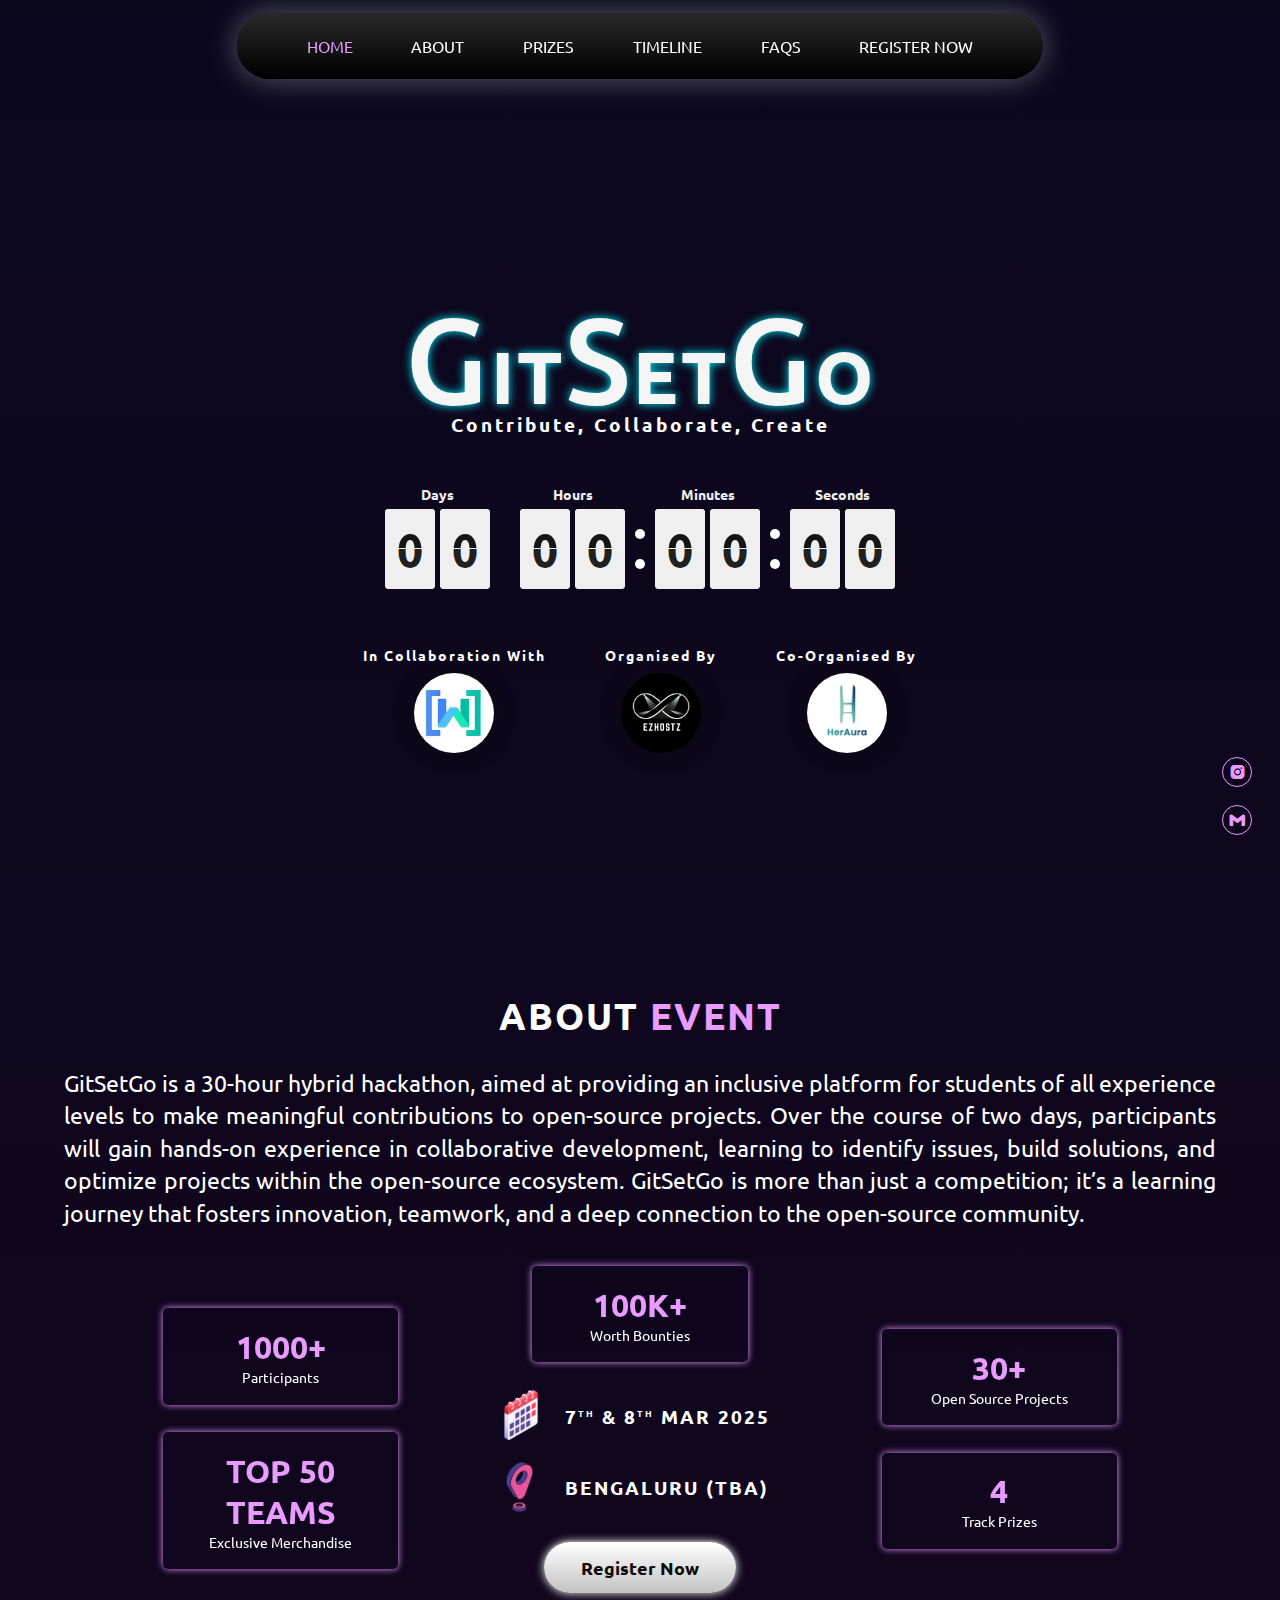
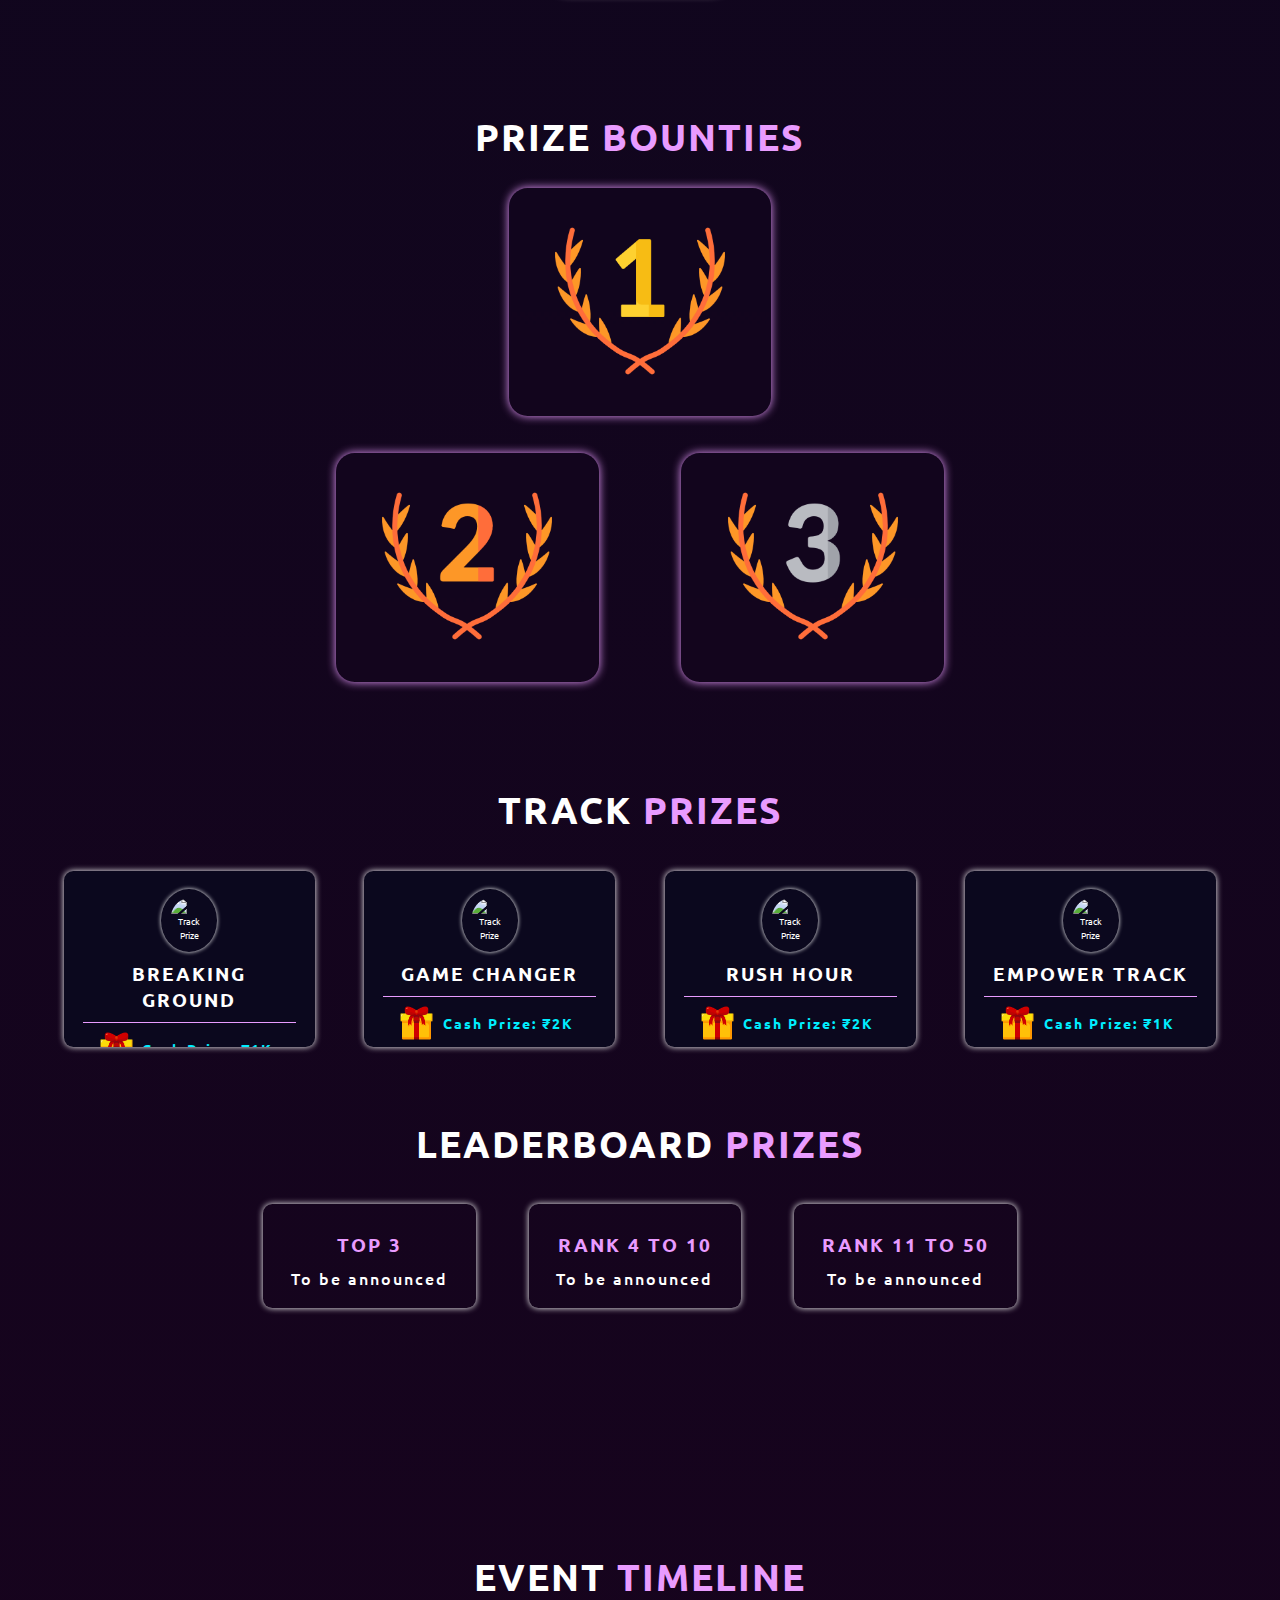
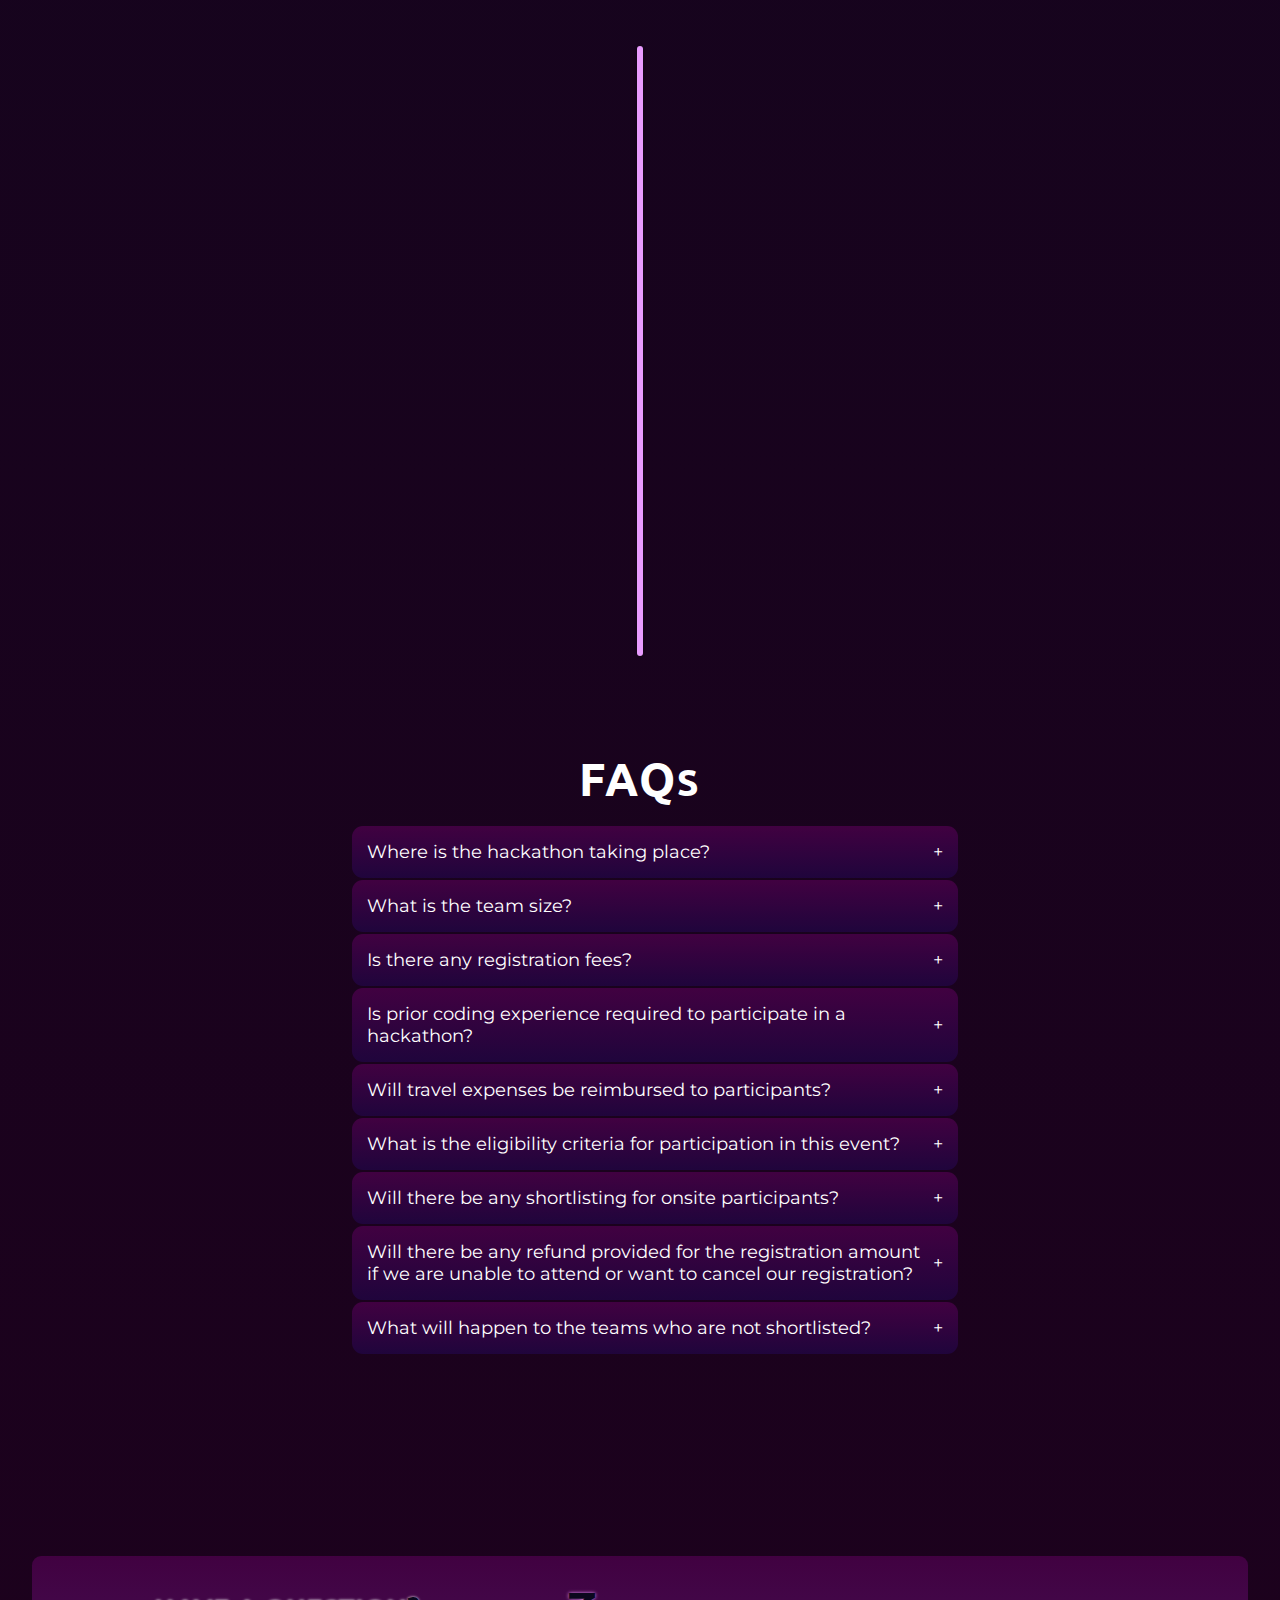
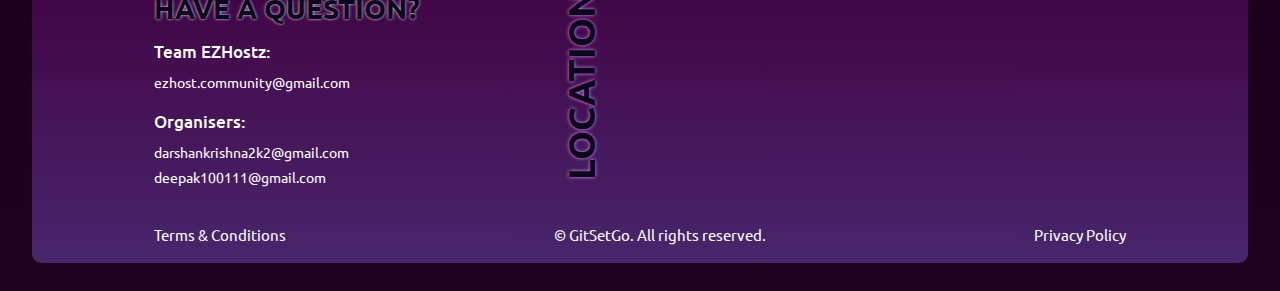
==== commit a4bc9843: "WTM logo changed" ====
--- a/index.html
+++ b/index.html
@@ -58,7 +58,7 @@
           <div class="host-container">
             <div class="collab-container">
               <h2>In Collaboration With</h2>
-              <img src="./media/WTM_logo.png" alt="WTM">
+              <img src="./media/wtm.jpg" alt="WTM">
             </div>
             <div class="org-container">
               <h2>Organised By</h2>
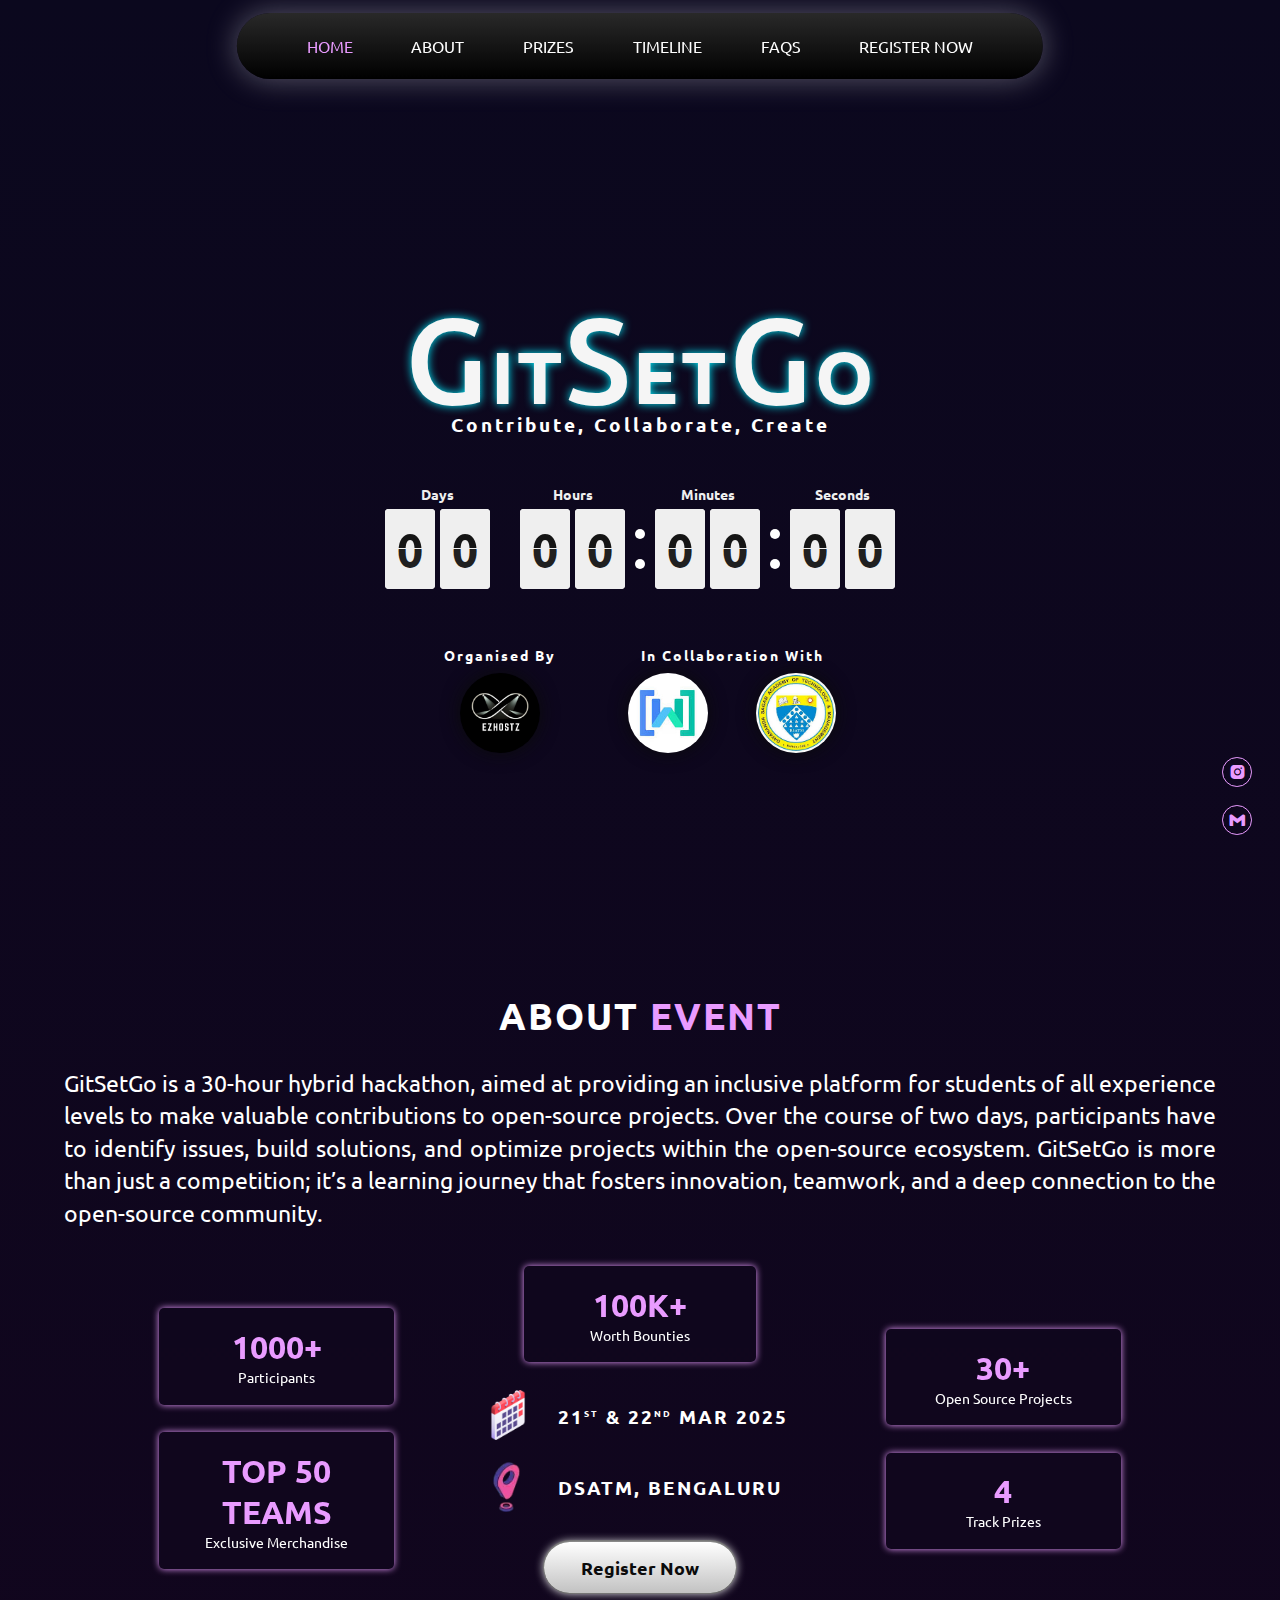
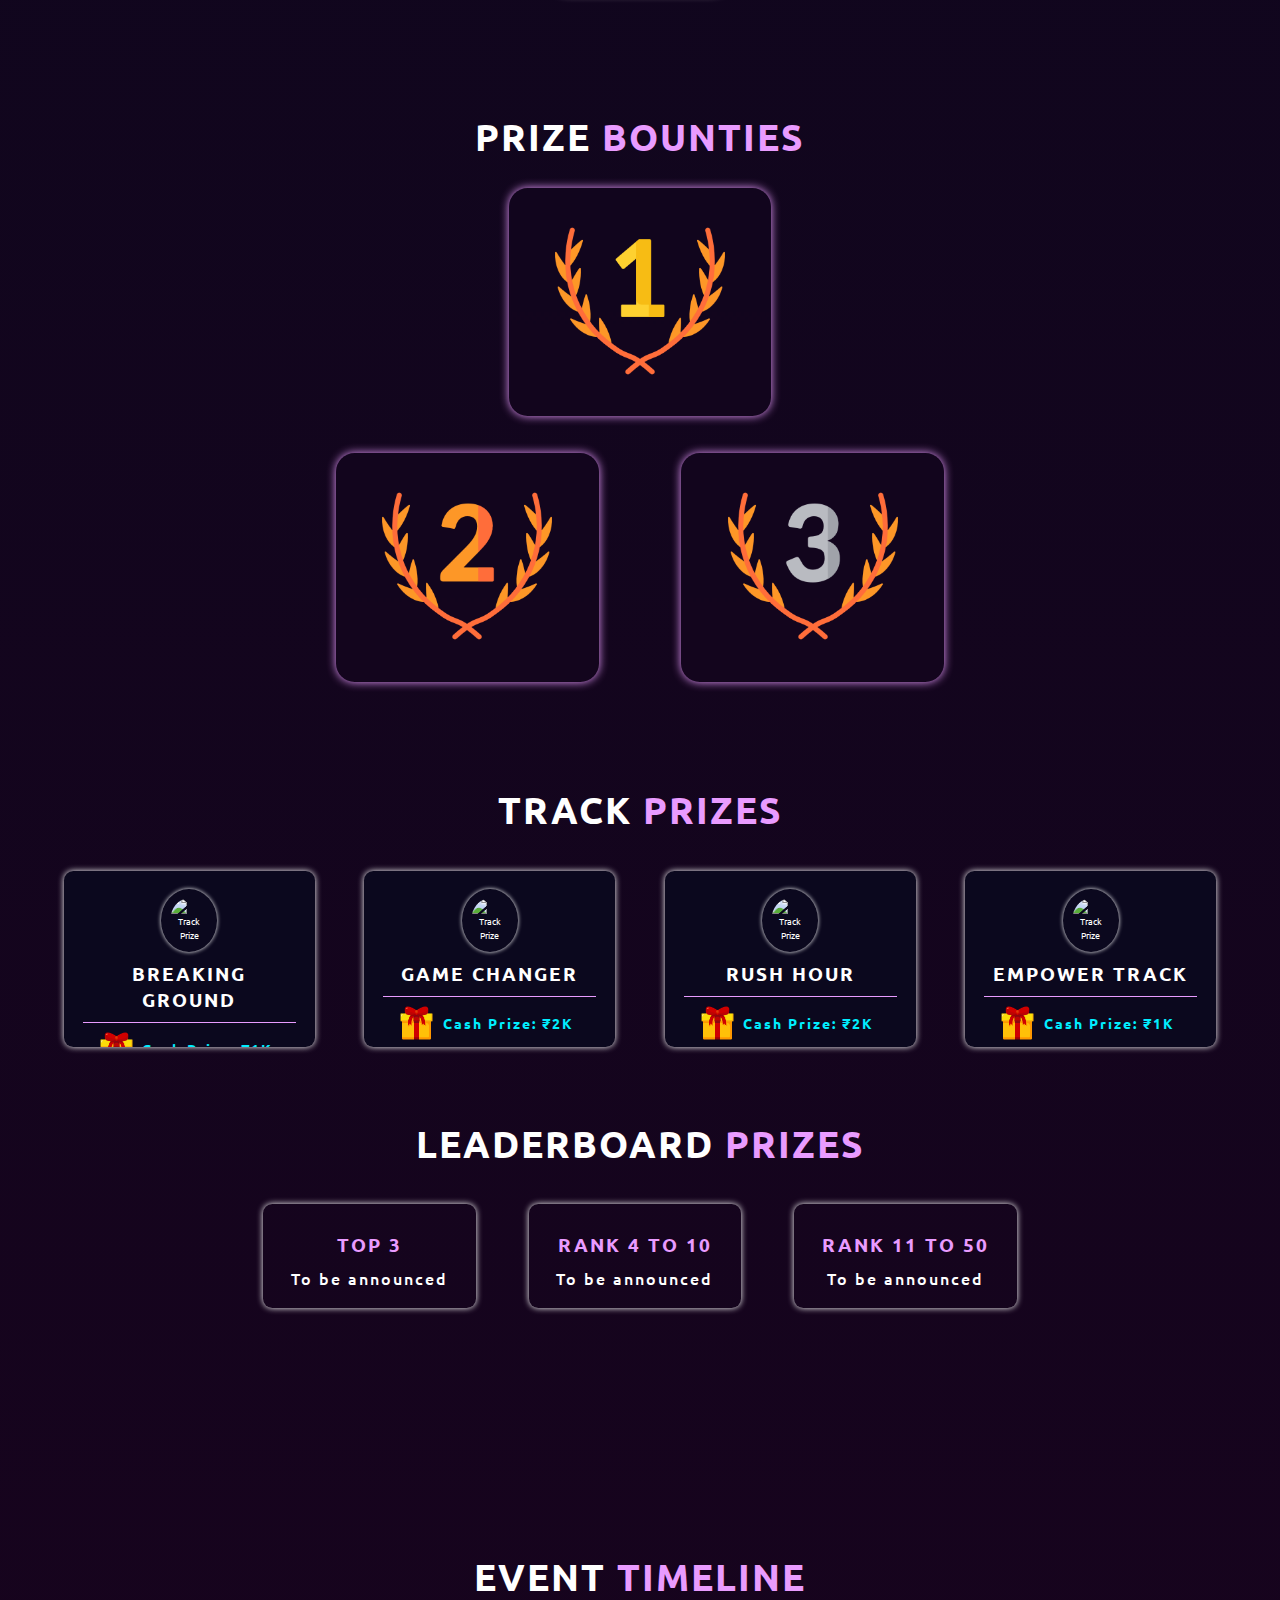
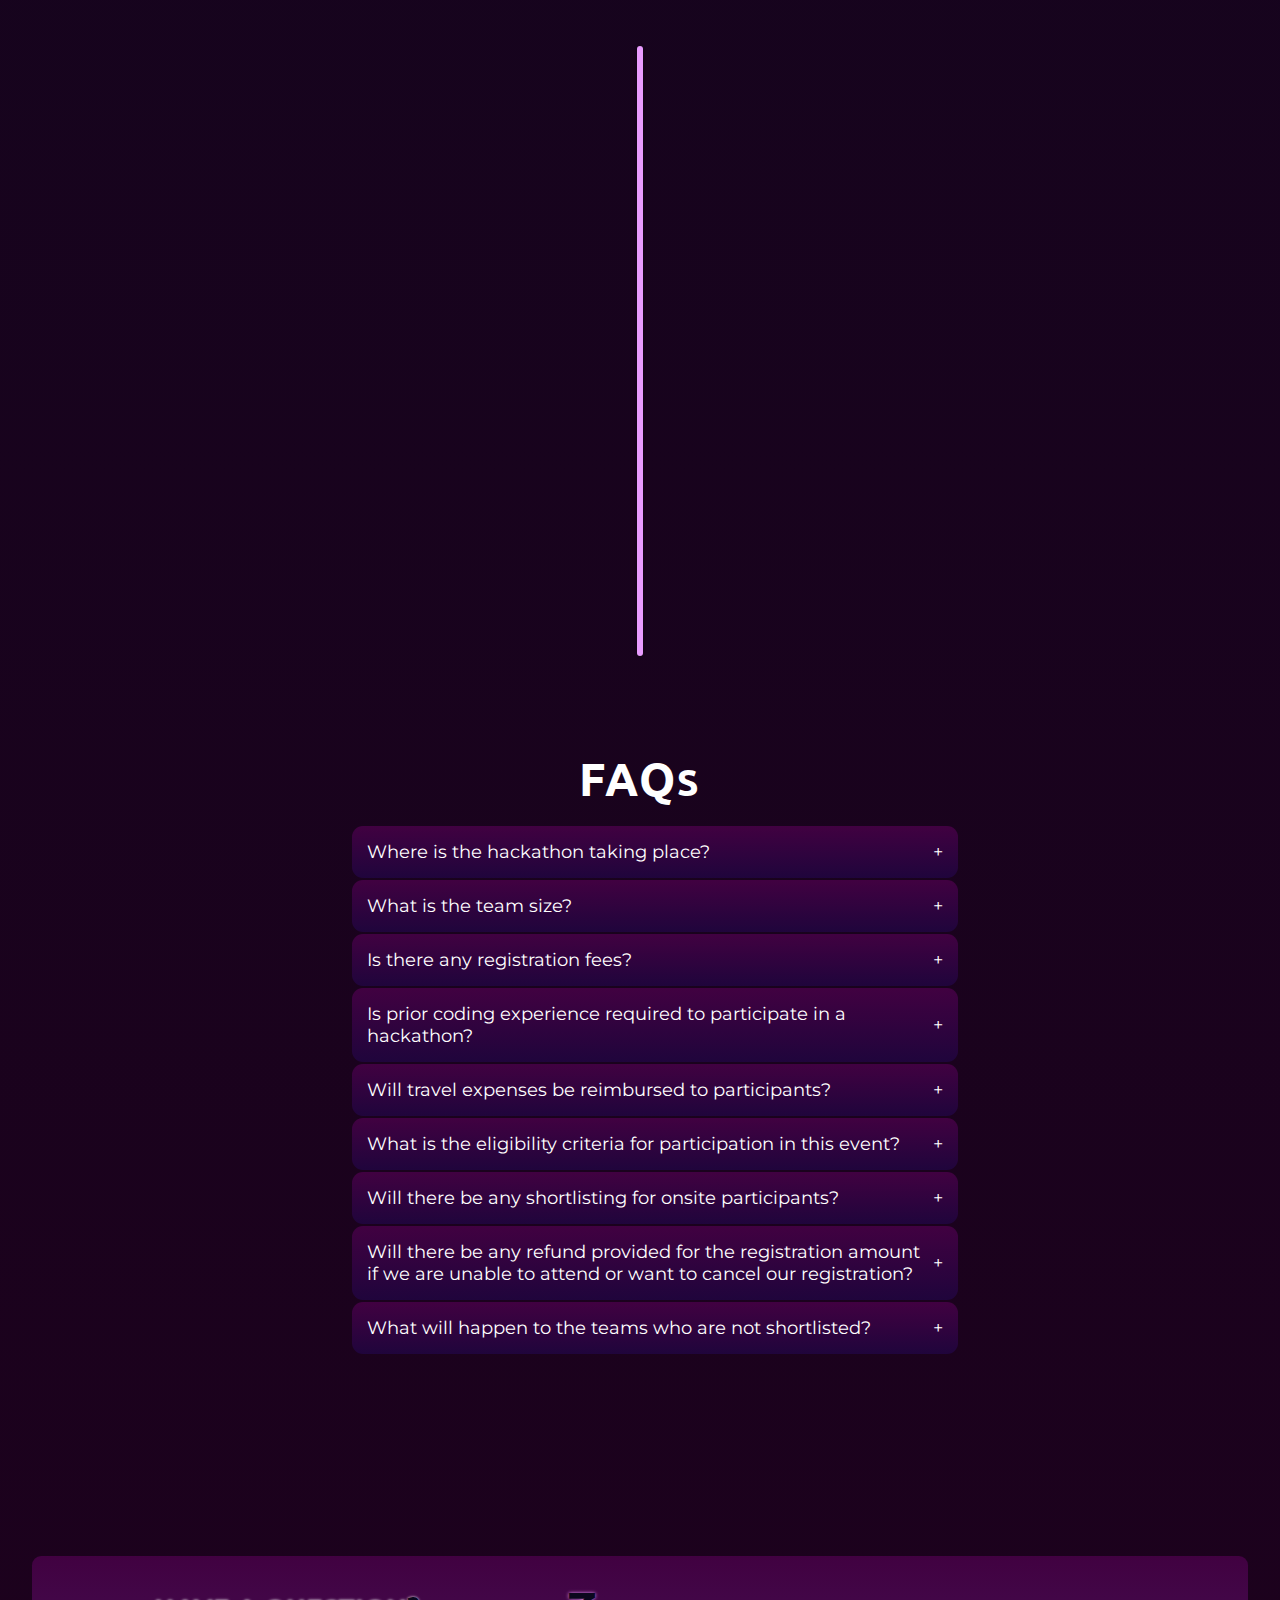
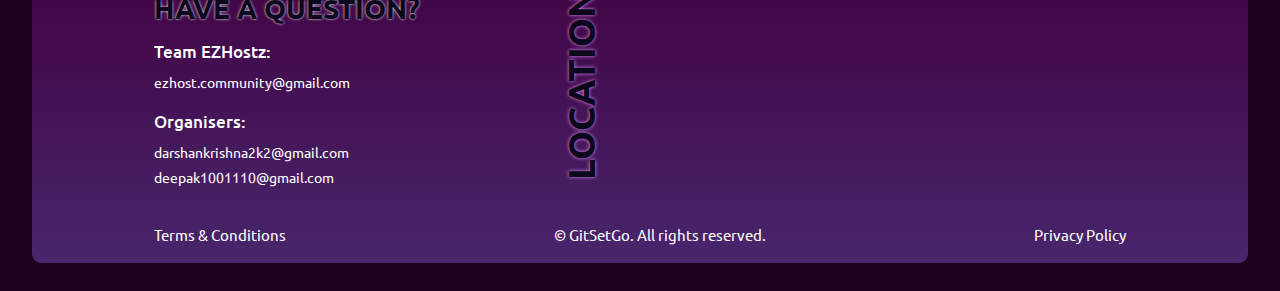
==== commit ef03f9a3: "Minor content fixes" ====
--- a/index.html
+++ b/index.html
@@ -56,18 +56,19 @@
           </div>
           <!-- Hosts and Collaborations -->
           <div class="host-container">
+            <div class="org-container">
+              <h2>Organised By</h2>
+              <img src="./media/EZHostz_logo.png" alt="EZHOSTZ">
+            </div>
             <div class="collab-container">
               <h2>In Collaboration With</h2>
               <img src="./media/wtm.jpg" alt="WTM">
-            </div>
-            <div class="org-container">
-              <h2>Organised By</h2>
-              <img src="./media/EZHostz_logo.png" alt="EZHOSTZ">
-            </div>
-            <div class="coorg-container">
+              <img src="./media/dsatm_logo.jpg" alt="WTM">
+            </div>
+            <!-- <div class="coorg-container">
               <h2>Co-Organised By</h2>
               <img src="./media/HerAura_Light.png" alt="HerAura">
-            </div>
+            </div> -->
           </div>
         </div>
 
@@ -88,9 +89,7 @@
         <!-- Brief introduction to event -->
         <div class="about-content">
           <p>
-            <!-- GitSetGo is a 48 hour hackathon organized by EZHostz. It is a platform for all the students who want to make valuable contributions to open source projects. 
-            Over the course of two days, teams will work on projects aimed at building, refining, or enhancing open-source projects, fostering a culture of learning and community-driven development. -->
-            GitSetGo is a 30-hour hybrid hackathon, aimed at providing an inclusive platform for students of all experience levels to make meaningful contributions to open-source projects. Over the course of two days, participants will gain hands-on experience in collaborative development, learning to identify issues, build solutions, and optimize projects within the open-source ecosystem. GitSetGo is more than just a competition; it’s a learning journey that fosters innovation, teamwork, and a deep connection to the open-source community.
+            GitSetGo is a 30-hour hybrid hackathon, aimed at providing an inclusive platform for students of all experience levels to make valuable contributions to open-source projects. Over the course of two days, participants have to identify issues, build solutions, and optimize projects within the open-source ecosystem. GitSetGo is more than just a competition; it’s a learning journey that fosters innovation, teamwork, and a deep connection to the open-source community.
           </p>
         </div>
 
@@ -115,13 +114,13 @@
                 <div class="img">
                   <img src="./media/calendar.png" alt="Calendar">
                 </div>
-                <p>7<sup>th</sup> & 8<sup>th</sup> Mar 2025</p>
+                <p>21<sup>st</sup> & 22<sup>nd</sup> Mar 2025</p>
               </div>
               <div class="venue">
                 <div class="img">
                   <img src="./media/venue.webp" alt="Venue">
                 </div>
-                <p>Bengaluru (TBA)</p>
+                <p>DSATM, Bengaluru</p>
               </div>
               <!-- Registration Button -->
               <a href="./reg-starting-soon.html">
@@ -278,7 +277,7 @@
           <div class="text-box">
             <h2>Registration Start</h2>
             <!-- <small>Time</small> -->
-            <p>18th November 2024</p>
+            <p>To be announced</p>
             <span class="left-container-arrow"></span>
           </div>
         </div>
@@ -287,7 +286,7 @@
           <div class="text-box">
             <h2>Registration Ends</h2>
             <!-- <small>Time</small> -->
-            <p>18th January 2025</p>
+            <p>To be announced</p>
             <span class="right-container-arrow"></span>
           </div>
         </div>
@@ -305,7 +304,7 @@
           <div class="text-box">
             <h2>Hackathon Starts</h2>
             <!-- <small>Time</small> -->
-            <p>7th March 2025</p>
+            <p>21st March 2025</p>
             <span class="right-container-arrow"></span>
           </div>
         </div>
@@ -314,7 +313,7 @@
           <div class="text-box">
             <h2>Hackathon Ends</h2>
             <!-- <small>Time</small> -->
-            <p>8th March 2025</p>
+            <p>22nd March 2025</p>
             <span class="left-container-arrow"></span>
           </div>
         </div>
@@ -323,7 +322,7 @@
           <div class="text-box">
             <h2>Prize Distribution</h2>
             <!-- <small>Time</small> -->
-            <p>8th March 2025</p>
+            <p>22nd March 2025</p>
             <span class="right-container-arrow"></span>
           </div>
         </div>
@@ -392,7 +391,7 @@
           </button>
           <div class="accordion-content">
             <p>
-              Bengaluru, India (Exact location to be announced soon)       
+              The hackathon will be held in a hybrid format. Selected participants will gather at Dayananda Sagar Academy of Technology and Management for the in-person event. Those who haven't been selected can still participate online.      
             </p>
           </div>
         </div>
@@ -491,13 +490,13 @@
               <a href="mailto:ezhost.community@gmail.com">ezhost.community@gmail.com</a><br>
               <p>Organisers:</p>  
               <a href="mailto:darshankrishna2k2@gmail.com">darshankrishna2k2@gmail.com</a><br>
-              <a href="mailto:deepak1001110@gmail.com">deepak100111@gmail.com</a><br>
+              <a href="mailto:deepak1001110@gmail.com">deepak1001110@gmail.com</a><br>
             </div>
           </div>
           <div class="directions">
             <h2>Location</h2>
-            <iframe src="https://www.google.com/maps/embed?pb=!1m18!1m12!1m3!1d497698.77492875466!2d77.30126945310806!3d12.954459531495921!2m3!1f0!2f0!3f0!3m2!1i1024!2i768!4f13.1!3m3!1m2!1s0x3bae1670c9b44e6d%3A0xf8dfc3e8517e4fe0!2sBengaluru%2C%20Karnataka!5e0!3m2!1sen!2sin!4v1731333616558!5m2!1sen!2sin" width="600" height="300" style="border:0;" allowfullscreen="" loading="lazy" referrerpolicy="no-referrer-when-downgrade"></iframe>
-            <!-- <iframe src="https://www.google.com/maps/embed?pb=!1m18!1m12!1m3!1d3890.280170146654!2d77.51145517454444!3d12.82516351807294!2m3!1f0!2f0!3f0!3m2!1i1024!2i768!4f13.1!3m3!1m2!1s0x3bae41057dd66abf%3A0xfda823a3ca1775ea!2sDayananda%20Sagar%20Academy%20of%20Technology%20and%20Management%20(DSATM)!5e0!3m2!1sen!2sin!4v1730623137924!5m2!1sen!2sin" width="600" height="300" style="border:0;" allowfullscreen="" loading="lazy" referrerpolicy="no-referrer-when-downgrade"></iframe> -->
+            <!-- <iframe src="https://www.google.com/maps/embed?pb=!1m18!1m12!1m3!1d497698.77492875466!2d77.30126945310806!3d12.954459531495921!2m3!1f0!2f0!3f0!3m2!1i1024!2i768!4f13.1!3m3!1m2!1s0x3bae1670c9b44e6d%3A0xf8dfc3e8517e4fe0!2sBengaluru%2C%20Karnataka!5e0!3m2!1sen!2sin!4v1731333616558!5m2!1sen!2sin" width="600" height="300" style="border:0;" allowfullscreen="" loading="lazy" referrerpolicy="no-referrer-when-downgrade"></iframe> -->
+            <iframe src="https://www.google.com/maps/embed?pb=!1m18!1m12!1m3!1d3890.280170146654!2d77.51145517454444!3d12.82516351807294!2m3!1f0!2f0!3f0!3m2!1i1024!2i768!4f13.1!3m3!1m2!1s0x3bae41057dd66abf%3A0xfda823a3ca1775ea!2sDayananda%20Sagar%20Academy%20of%20Technology%20and%20Management%20(DSATM)!5e0!3m2!1sen!2sin!4v1730623137924!5m2!1sen!2sin" width="600" height="300" style="border:0;" allowfullscreen="" loading="lazy" referrerpolicy="no-referrer-when-downgrade"></iframe>
           </div>
         </div>
         <div class="footer-box-down">
--- a/style.css
+++ b/style.css
@@ -246,11 +246,15 @@
 
 .host-container{
     display: flex;
-    justify-content: space-around;
+    justify-content: space-evenly;
     text-align: center;
     align-items: center;
     margin: 3rem 0 0rem 0;
-    width: 80%;
+    width: 70%;
+}
+
+.collab-container img:last-child{
+  margin-left: 5rem;
 }
 
 .org-container h2, .coorg-container h2, .collab-container h2{
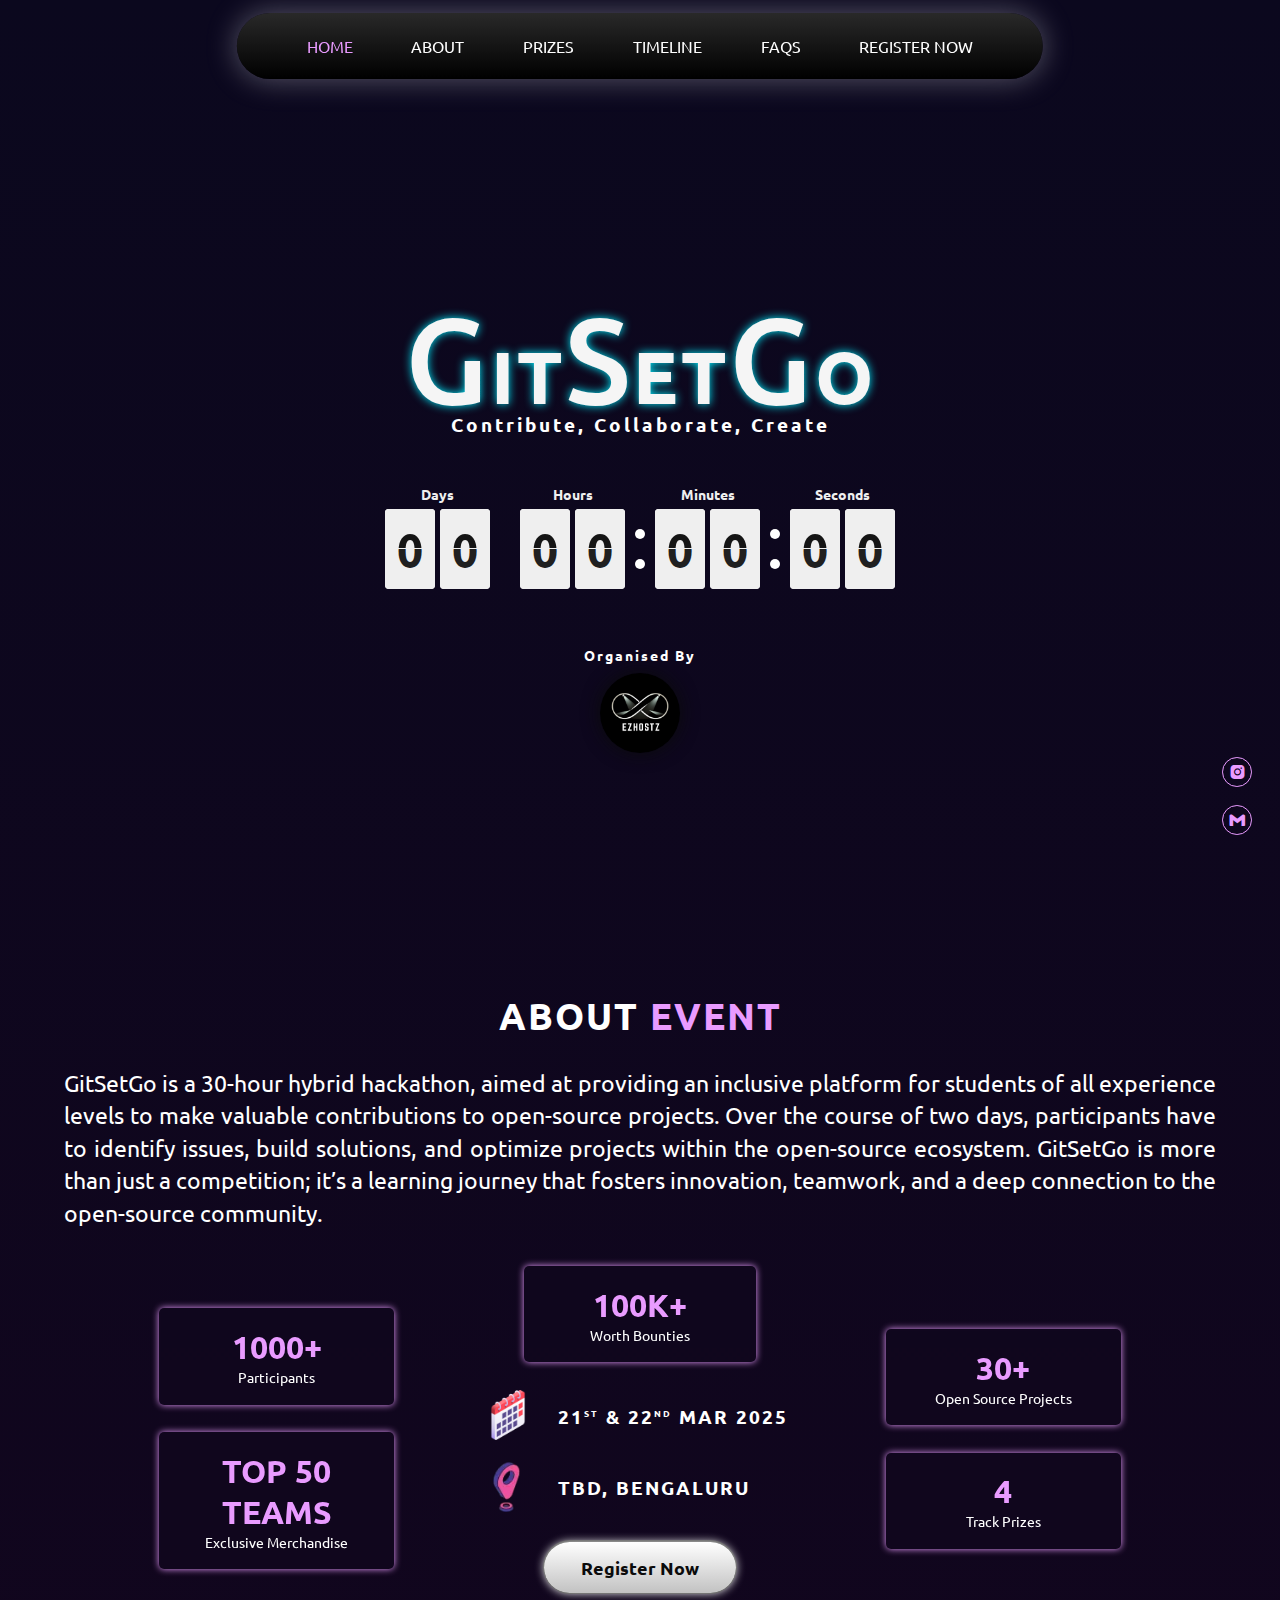
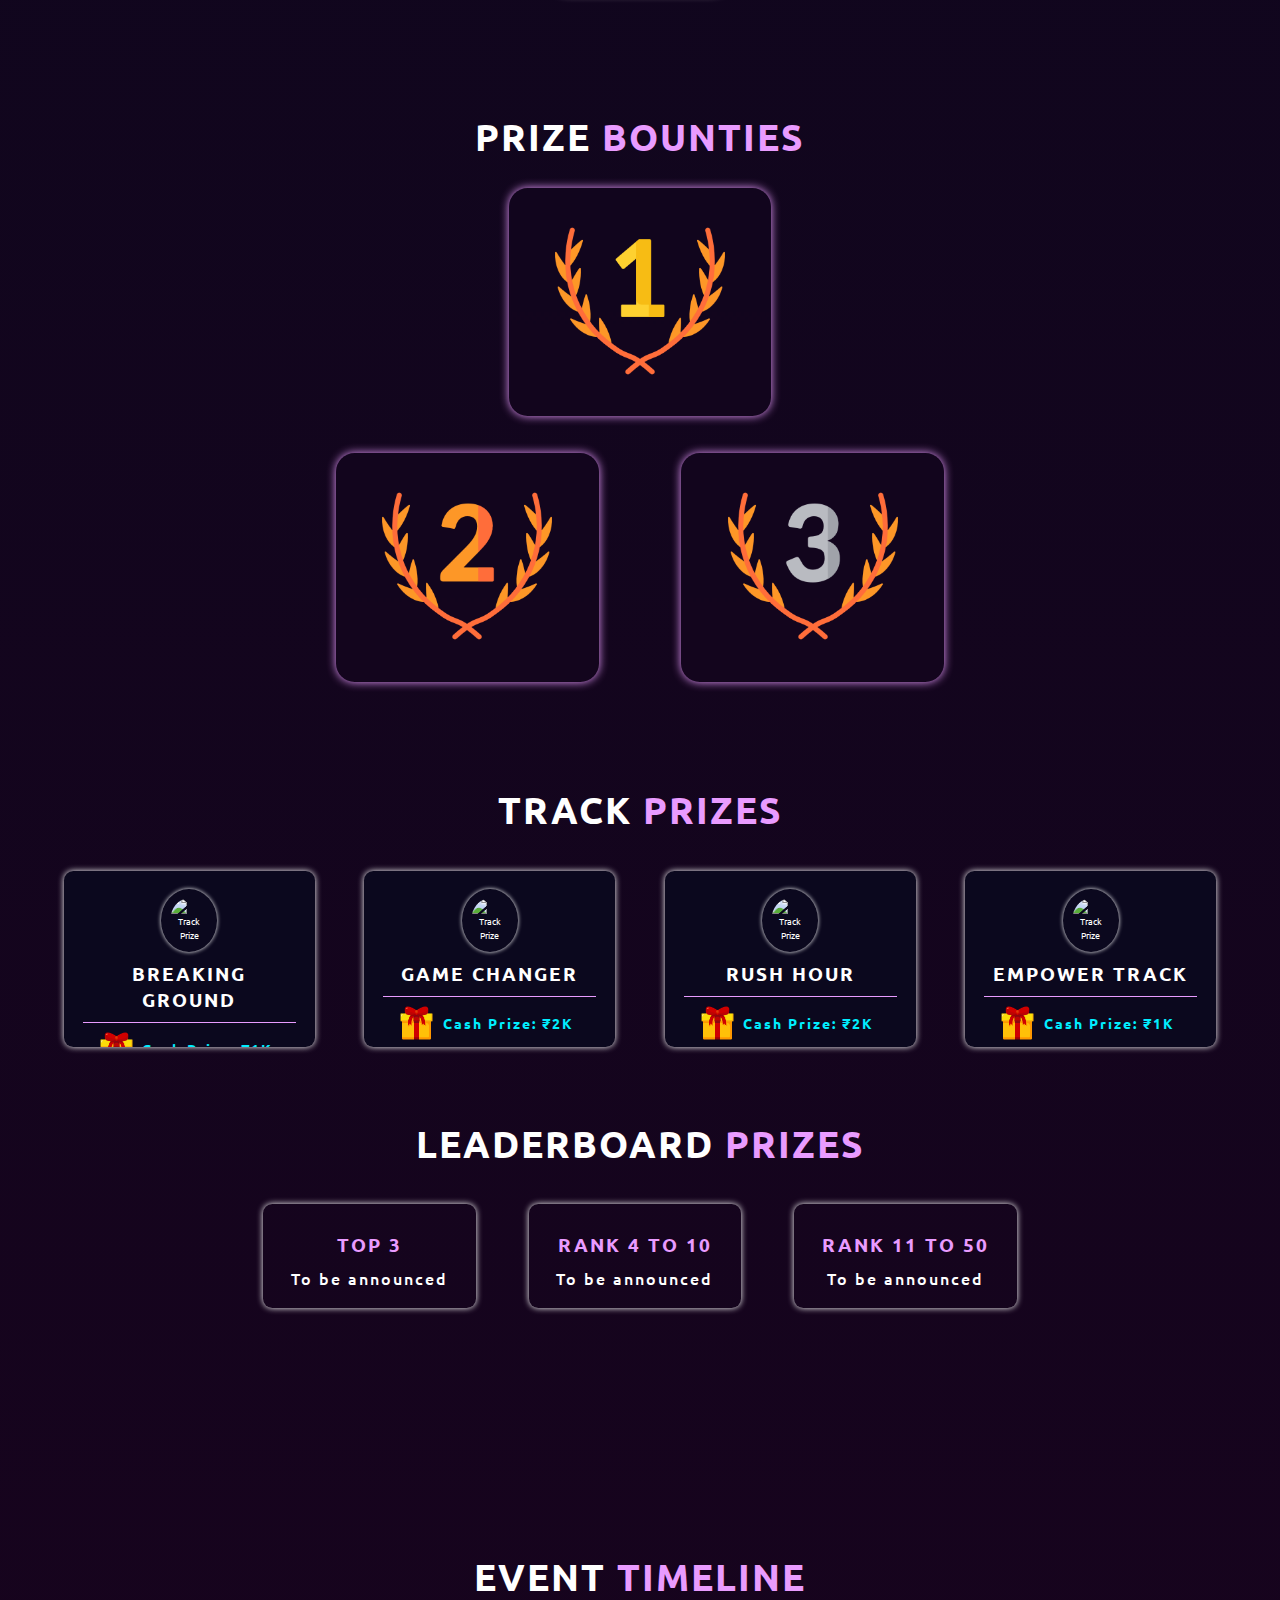
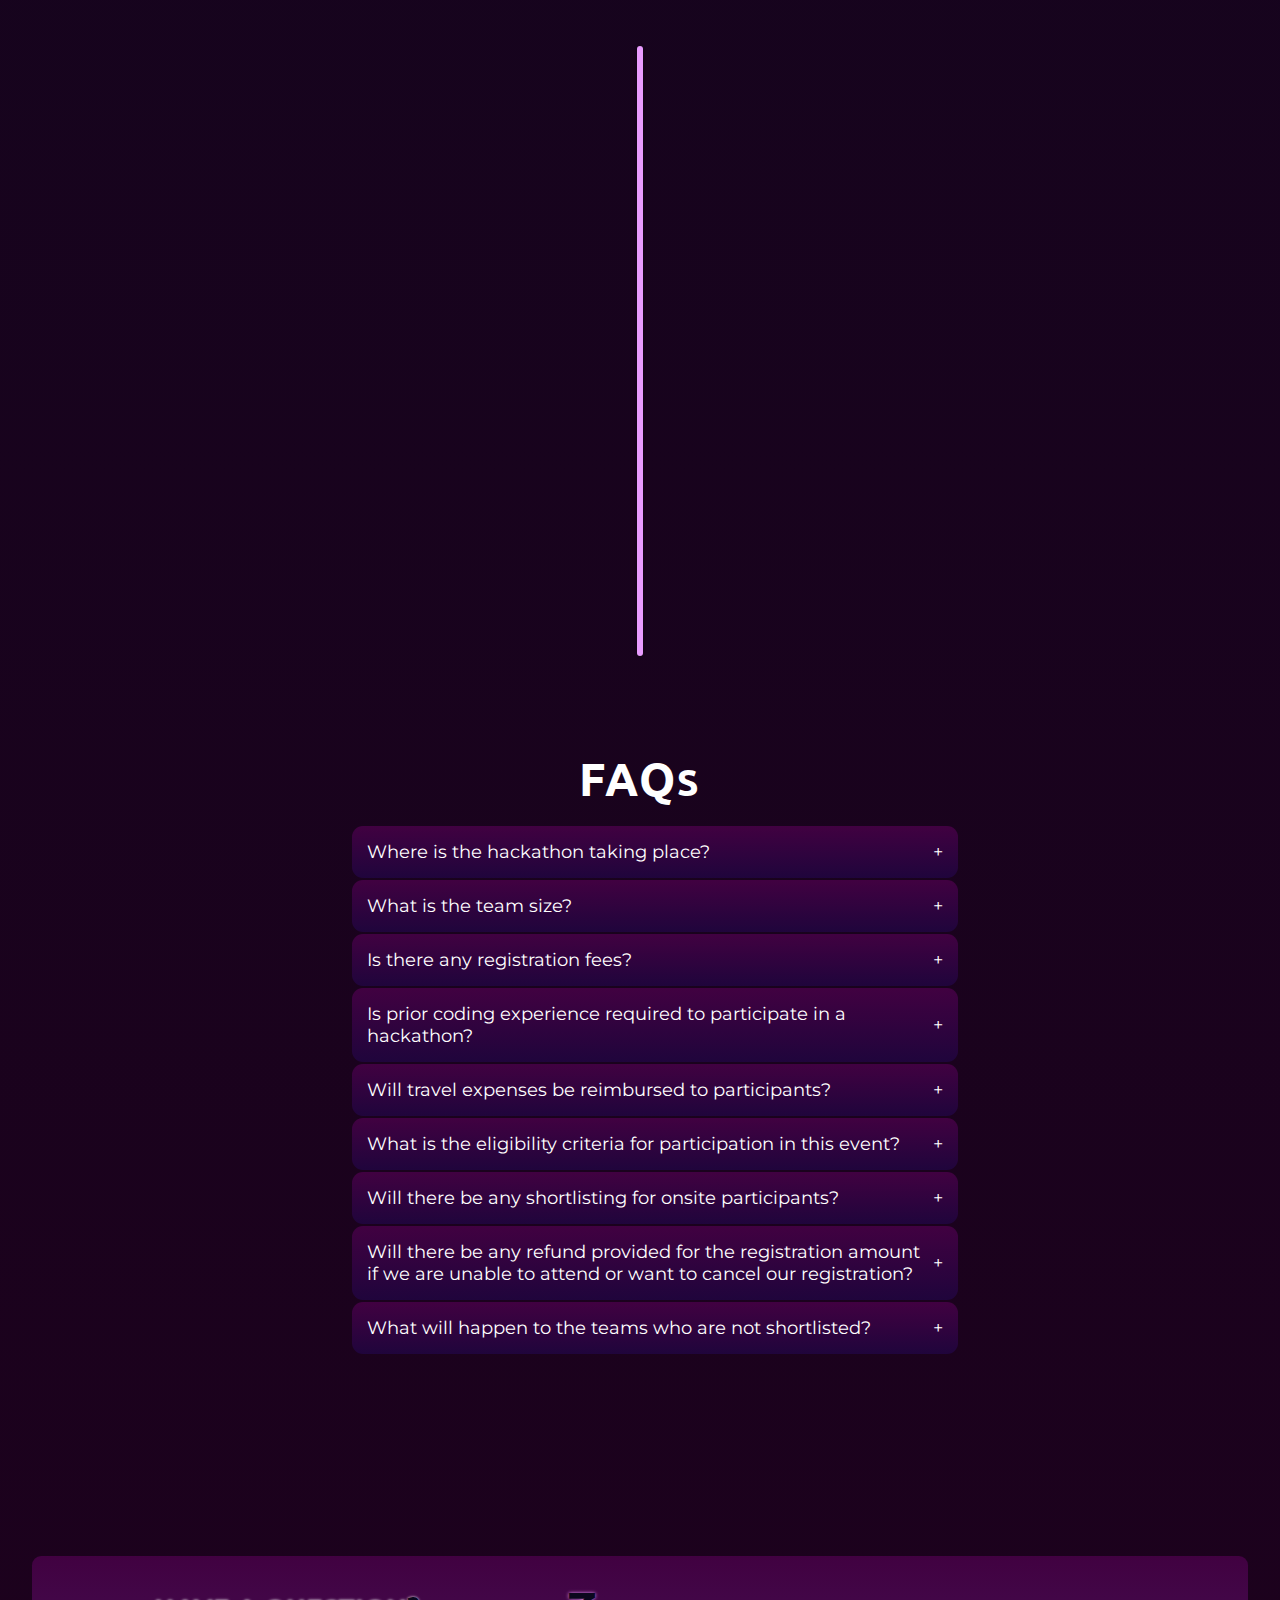
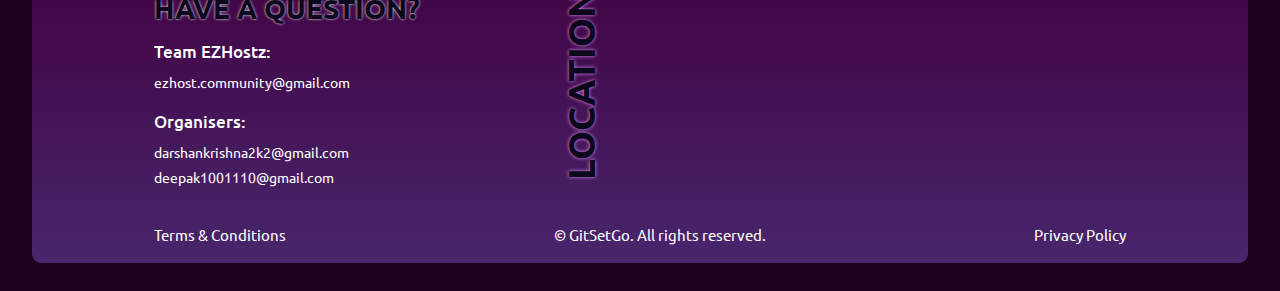
==== commit 60f07637: "Google analytics tag added" ====
--- a/index.html
+++ b/index.html
@@ -4,19 +4,29 @@
     <meta charset="UTF-8">
     <meta name="viewport" content="width=device-width, initial-scale=1.0">
     <link rel="stylesheet" href="style.css">
-    <link rel="shortcut icon" href="./media/favicon.png" type="image/x-icon">
+    <link rel="shortcut icon" href="./media/GitSetGoLogo.png" type="image/x-icon">
     <!------------------  Scroll Reveal ------------------>
     <script src="https://unpkg.com/scrollreveal"></script>
     <link href='https://unpkg.com/boxicons@2.1.4/css/boxicons.min.css' rel='stylesheet'>
     <title>GitSetGo</title>
 </head>
+<!-- Google tag (gtag.js) -->
+<script async src="https://www.googletagmanager.com/gtag/js?id=G-5T4BVJTW0W"></script>
+<script>
+  window.dataLayer = window.dataLayer || [];
+  function gtag(){dataLayer.push(arguments);}
+  gtag('js', new Date());
+
+  gtag('config', 'G-5T4BVJTW0W');
+</script>
+
 <body>
     <!------- Navbar ------->
     <header class="nav">
         <nav class="navbar">
             <ul class="nav-menu">
                 <li class="nav-item">
-                  <a class="active" href="#landing" class="nav-link">Home</a>
+                  <a class="active" href="#home" class="nav-link">Home</a>
                 </li>
                 <li class="nav-item">
                   <a href="#about" class="nav-link">About</a>
@@ -25,13 +35,13 @@
                   <a href="#prizes" class="nav-link">Prizes</a>
                 </li>
                 <li class="nav-item">
-                  <a href="#schedule" class="nav-link">Timeline</a>
+                  <a href="#timeline" class="nav-link">Timeline</a>
                 </li>
                 <li class="nav-item">
-                  <a href="#faq" class="nav-link">FAQS</a>
+                  <a href="#faqs" class="nav-link">FAQS</a>
                 </li>
                 <li class="nav-item">
-                  <a href="./reg-starting-soon.html" class="nav-link">Register Now</a>
+                  <a href="./registration.html" class="nav-link">Register Now</a>
                 </li>
             </ul>
             <div class="hamburger">
@@ -43,7 +53,7 @@
     </header>
 
     <!------- Landing page/ Home ------->
-    <section class="home" id="landing">
+    <section class="home" id="home">
         <div class="home-container">
           <!-- Event Title and Subtitle -->
           <div class="event-head">
@@ -60,11 +70,11 @@
               <h2>Organised By</h2>
               <img src="./media/EZHostz_logo.png" alt="EZHOSTZ">
             </div>
-            <div class="collab-container">
+            <!-- <div class="collab-container">
               <h2>In Collaboration With</h2>
               <img src="./media/wtm.jpg" alt="WTM">
               <img src="./media/dsatm_logo.jpg" alt="WTM">
-            </div>
+            </div> -->
             <!-- <div class="coorg-container">
               <h2>Co-Organised By</h2>
               <img src="./media/HerAura_Light.png" alt="HerAura">
@@ -120,10 +130,10 @@
                 <div class="img">
                   <img src="./media/venue.webp" alt="Venue">
                 </div>
-                <p>DSATM, Bengaluru</p>
+                <p>TBD, Bengaluru</p>
               </div>
               <!-- Registration Button -->
-              <a href="./reg-starting-soon.html">
+              <a href="./registration.html">
                 <button class="styled-button">
                   Register Now
                 </button>
@@ -269,7 +279,7 @@
     </section>
 
     <!------- Event Timeline ------->
-    <section class="schedule" id="schedule">
+    <section class="schedule" id="timeline">
       <h1 class="section-title">Event <span>Timeline</span></h1>
       <div class="timeline">
         <div class="container left-container">
@@ -382,7 +392,7 @@
     </section> -->
     
     <!------- FAQs ------->
-    <section class="faq" id="faq">
+    <section class="faq" id="faqs">
       <h2 class="section-title">Faq<span>s</span></h2>
       <div class="accordion-container">
         <div class="accordion-item">
@@ -391,7 +401,8 @@
           </button>
           <div class="accordion-content">
             <p>
-              The hackathon will be held in a hybrid format. Selected participants will gather at Dayananda Sagar Academy of Technology and Management for the in-person event. Those who haven't been selected can still participate online.      
+              Hackathon will take place in hybrid mode. Onsite venue will be announced soon.
+              <!-- The hackathon will be held in a hybrid format. Selected participants will gather at Dayananda Sagar Academy of Technology and Management for the in-person event. Those who haven't been selected can still participate online.       -->
             </p>
           </div>
         </div>
@@ -495,8 +506,7 @@
           </div>
           <div class="directions">
             <h2>Location</h2>
-            <!-- <iframe src="https://www.google.com/maps/embed?pb=!1m18!1m12!1m3!1d497698.77492875466!2d77.30126945310806!3d12.954459531495921!2m3!1f0!2f0!3f0!3m2!1i1024!2i768!4f13.1!3m3!1m2!1s0x3bae1670c9b44e6d%3A0xf8dfc3e8517e4fe0!2sBengaluru%2C%20Karnataka!5e0!3m2!1sen!2sin!4v1731333616558!5m2!1sen!2sin" width="600" height="300" style="border:0;" allowfullscreen="" loading="lazy" referrerpolicy="no-referrer-when-downgrade"></iframe> -->
-            <iframe src="https://www.google.com/maps/embed?pb=!1m18!1m12!1m3!1d3890.280170146654!2d77.51145517454444!3d12.82516351807294!2m3!1f0!2f0!3f0!3m2!1i1024!2i768!4f13.1!3m3!1m2!1s0x3bae41057dd66abf%3A0xfda823a3ca1775ea!2sDayananda%20Sagar%20Academy%20of%20Technology%20and%20Management%20(DSATM)!5e0!3m2!1sen!2sin!4v1730623137924!5m2!1sen!2sin" width="600" height="300" style="border:0;" allowfullscreen="" loading="lazy" referrerpolicy="no-referrer-when-downgrade"></iframe>
+            <iframe src="https://www.google.com/maps/embed?pb=!1m18!1m12!1m3!1d497698.77492875466!2d77.30126945310806!3d12.954459531495921!2m3!1f0!2f0!3f0!3m2!1i1024!2i768!4f13.1!3m3!1m2!1s0x3bae1670c9b44e6d%3A0xf8dfc3e8517e4fe0!2sBengaluru%2C%20Karnataka!5e0!3m2!1sen!2sin!4v1731333616558!5m2!1sen!2sin" width="600" height="300" style="border:0;" allowfullscreen="" loading="lazy" referrerpolicy="no-referrer-when-downgrade"></iframe>
           </div>
         </div>
         <div class="footer-box-down">
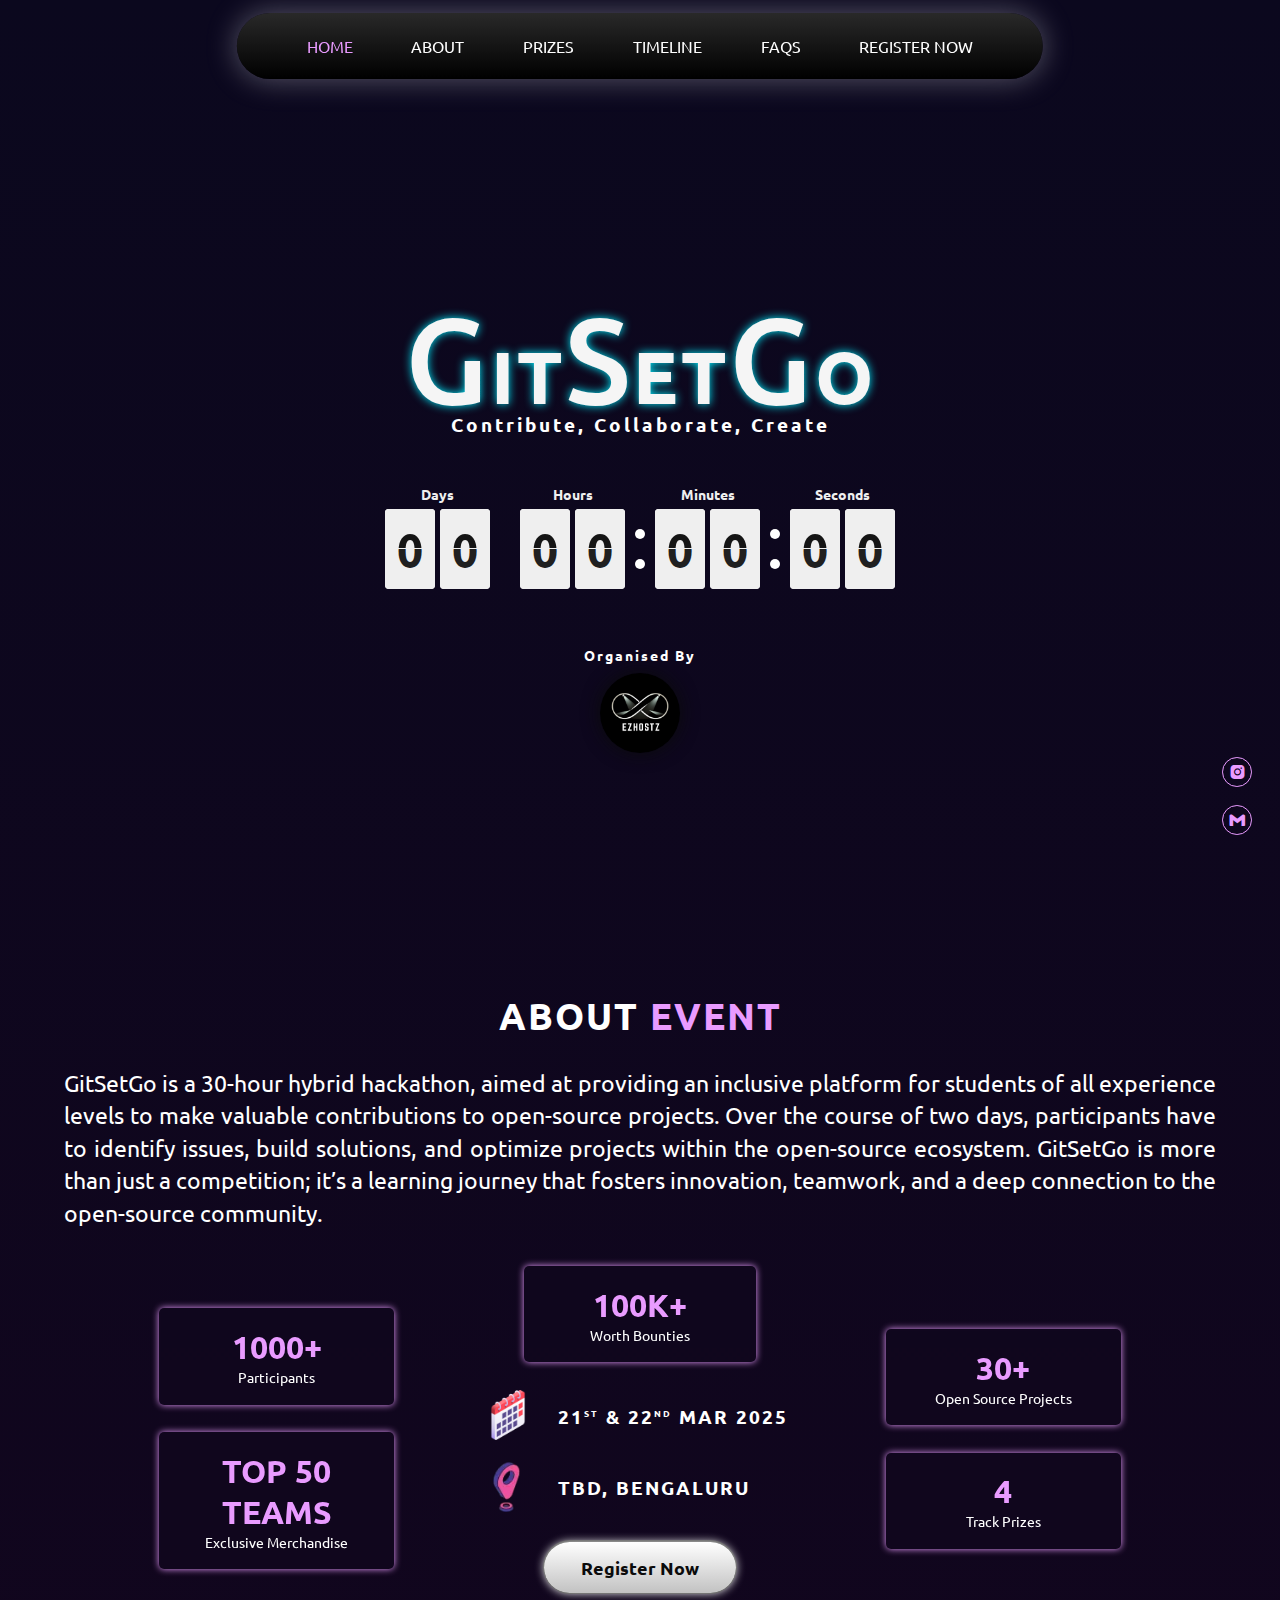
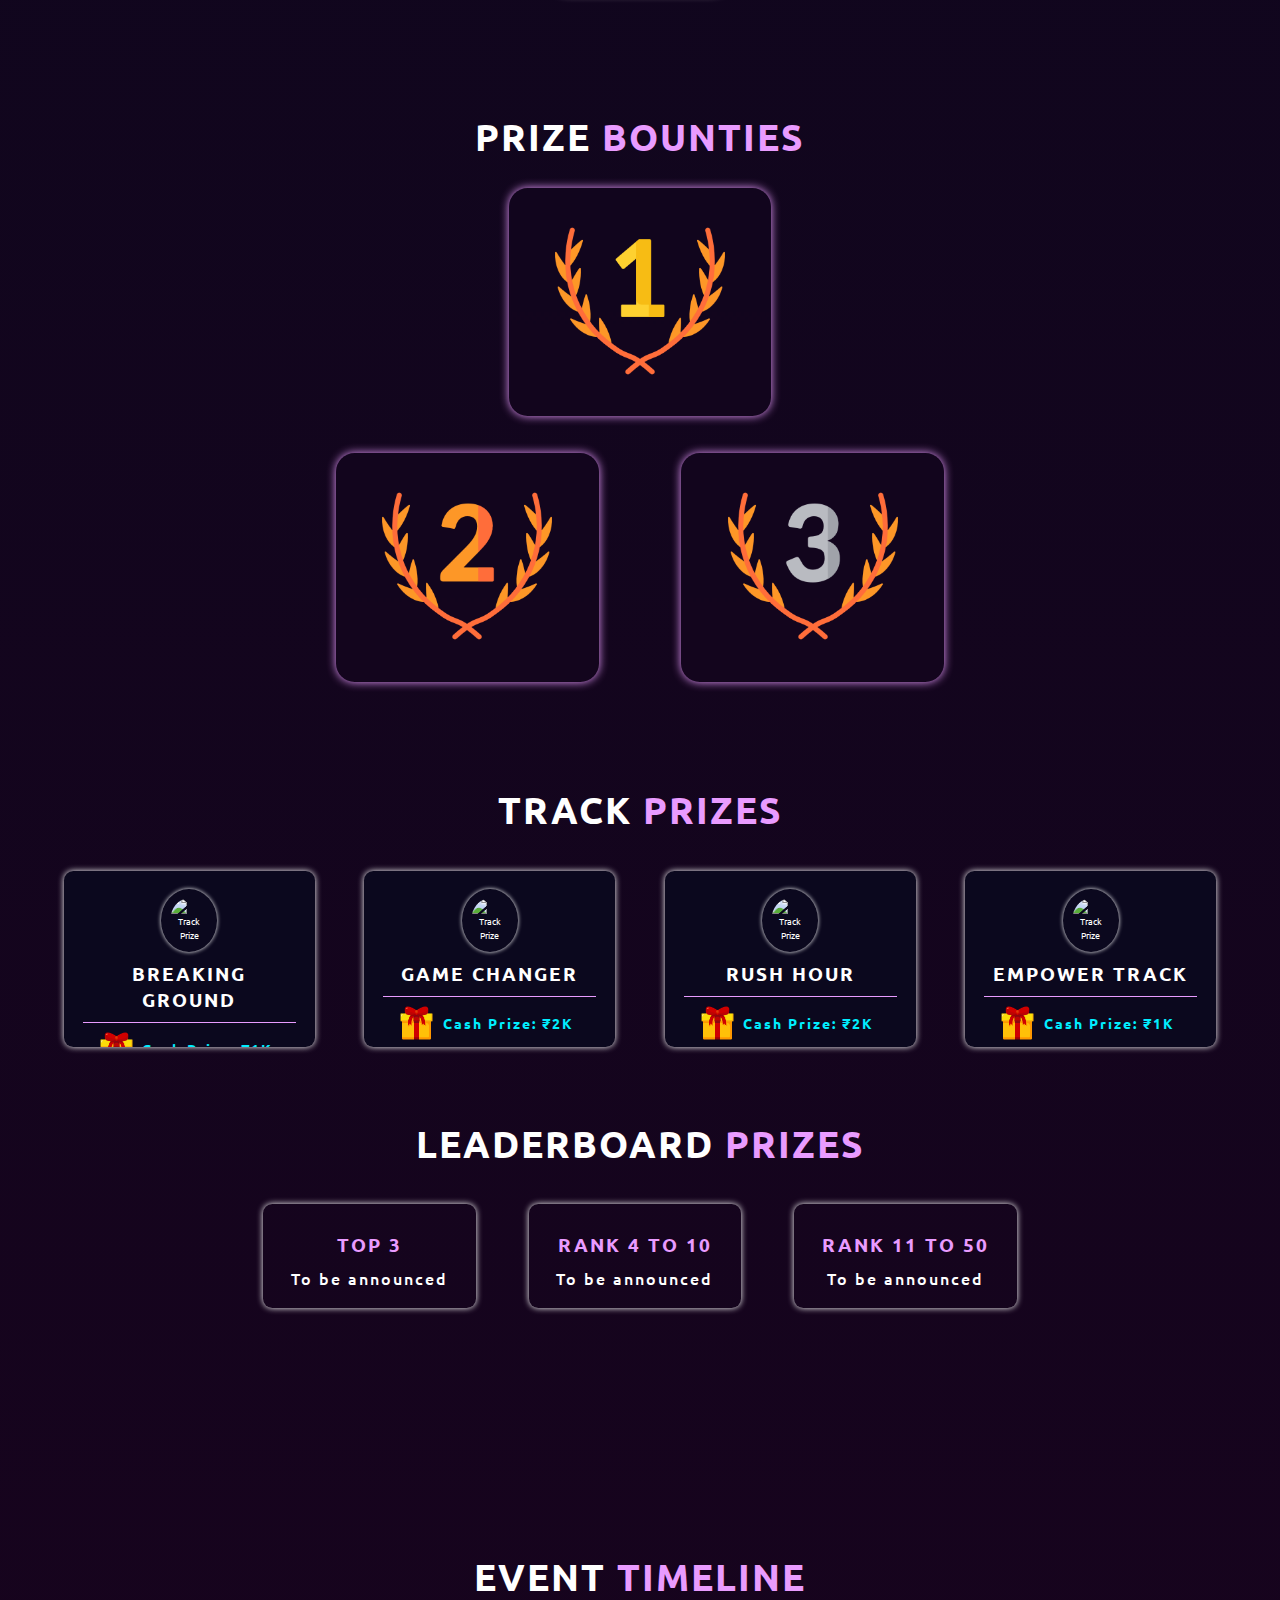
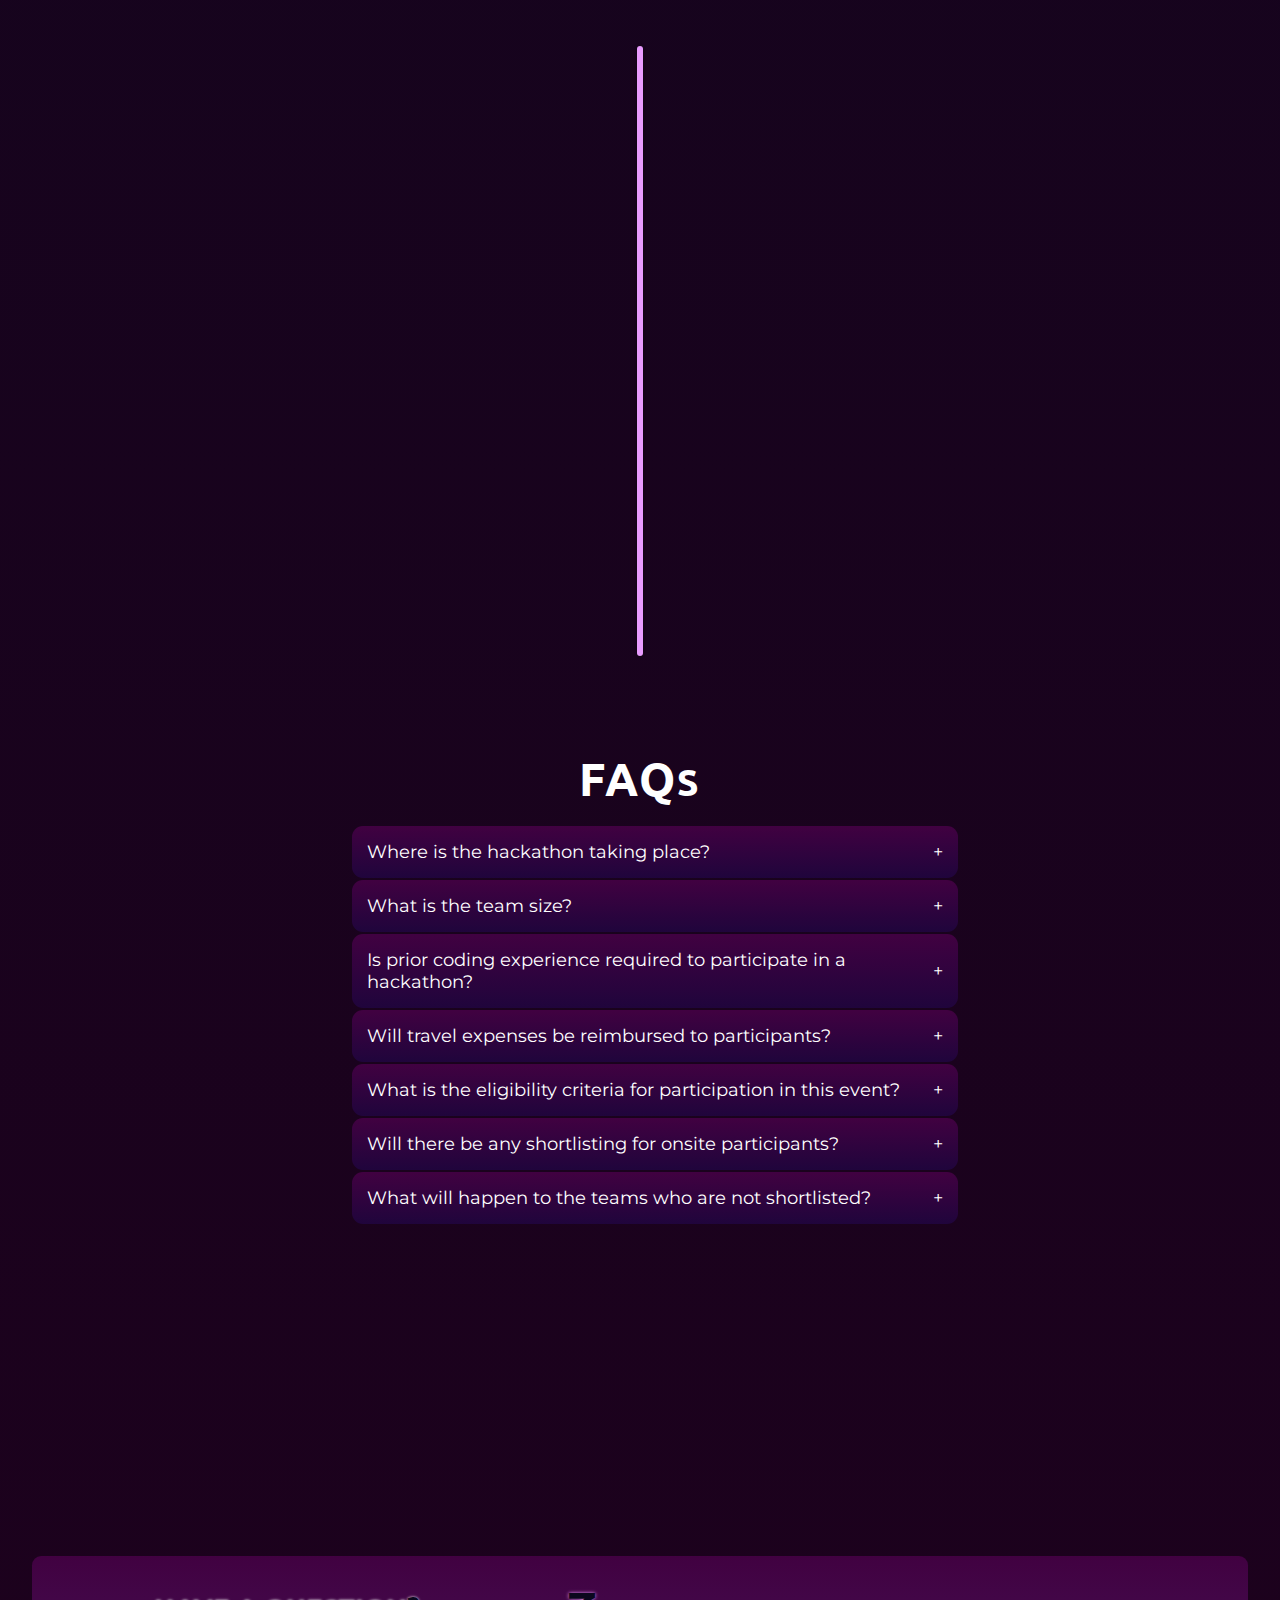
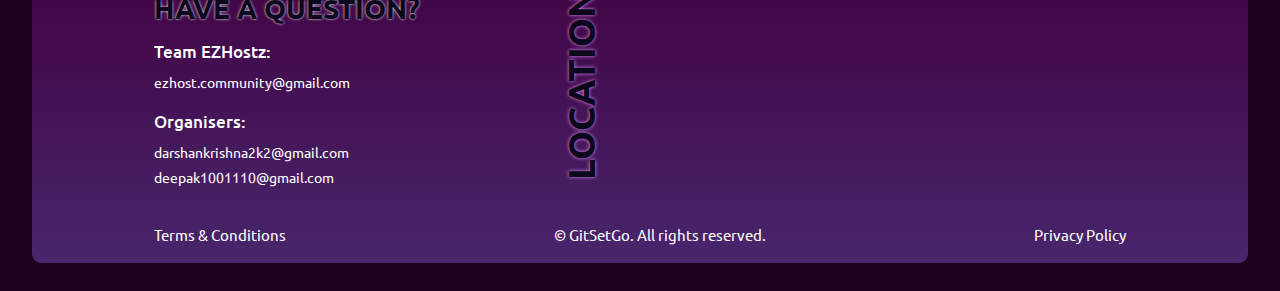
==== commit 3f7948d2: "FAQ section updated" ====
--- a/index.html
+++ b/index.html
@@ -416,7 +416,7 @@
             </p>
           </div>
         </div>
-        <div class="accordion-item">
+        <!-- <div class="accordion-item">
           <button class="accordion-header">
             Is there any registration fees? <span class="icon">+</span>
           </button>
@@ -425,7 +425,7 @@
               Yes. Registration fee for an individual is ₹100.
             </p>
           </div>
-        </div>
+        </div> -->
         <div class="accordion-item">
           <button class="accordion-header">
             Is prior coding experience required to participate in a hackathon? <span class="icon">+</span>
@@ -466,7 +466,7 @@
             </p>
           </div>
         </div>
-        <div class="accordion-item">
+        <!-- <div class="accordion-item">
           <button class="accordion-header">
             Will there be any refund provided for the registration amount if we are unable to attend or want to cancel our registration? <span class="icon">+</span>
           </button>
@@ -475,7 +475,7 @@
               Unfortunately, no refunds will be provided for cancellations or non-attendance. Please note that registration fees are non-refundable.
             </p>
           </div>
-        </div>
+        </div> -->
         <div class="accordion-item">
           <button class="accordion-header">
             What will happen to the teams who are not shortlisted?<span class="icon">+</span>
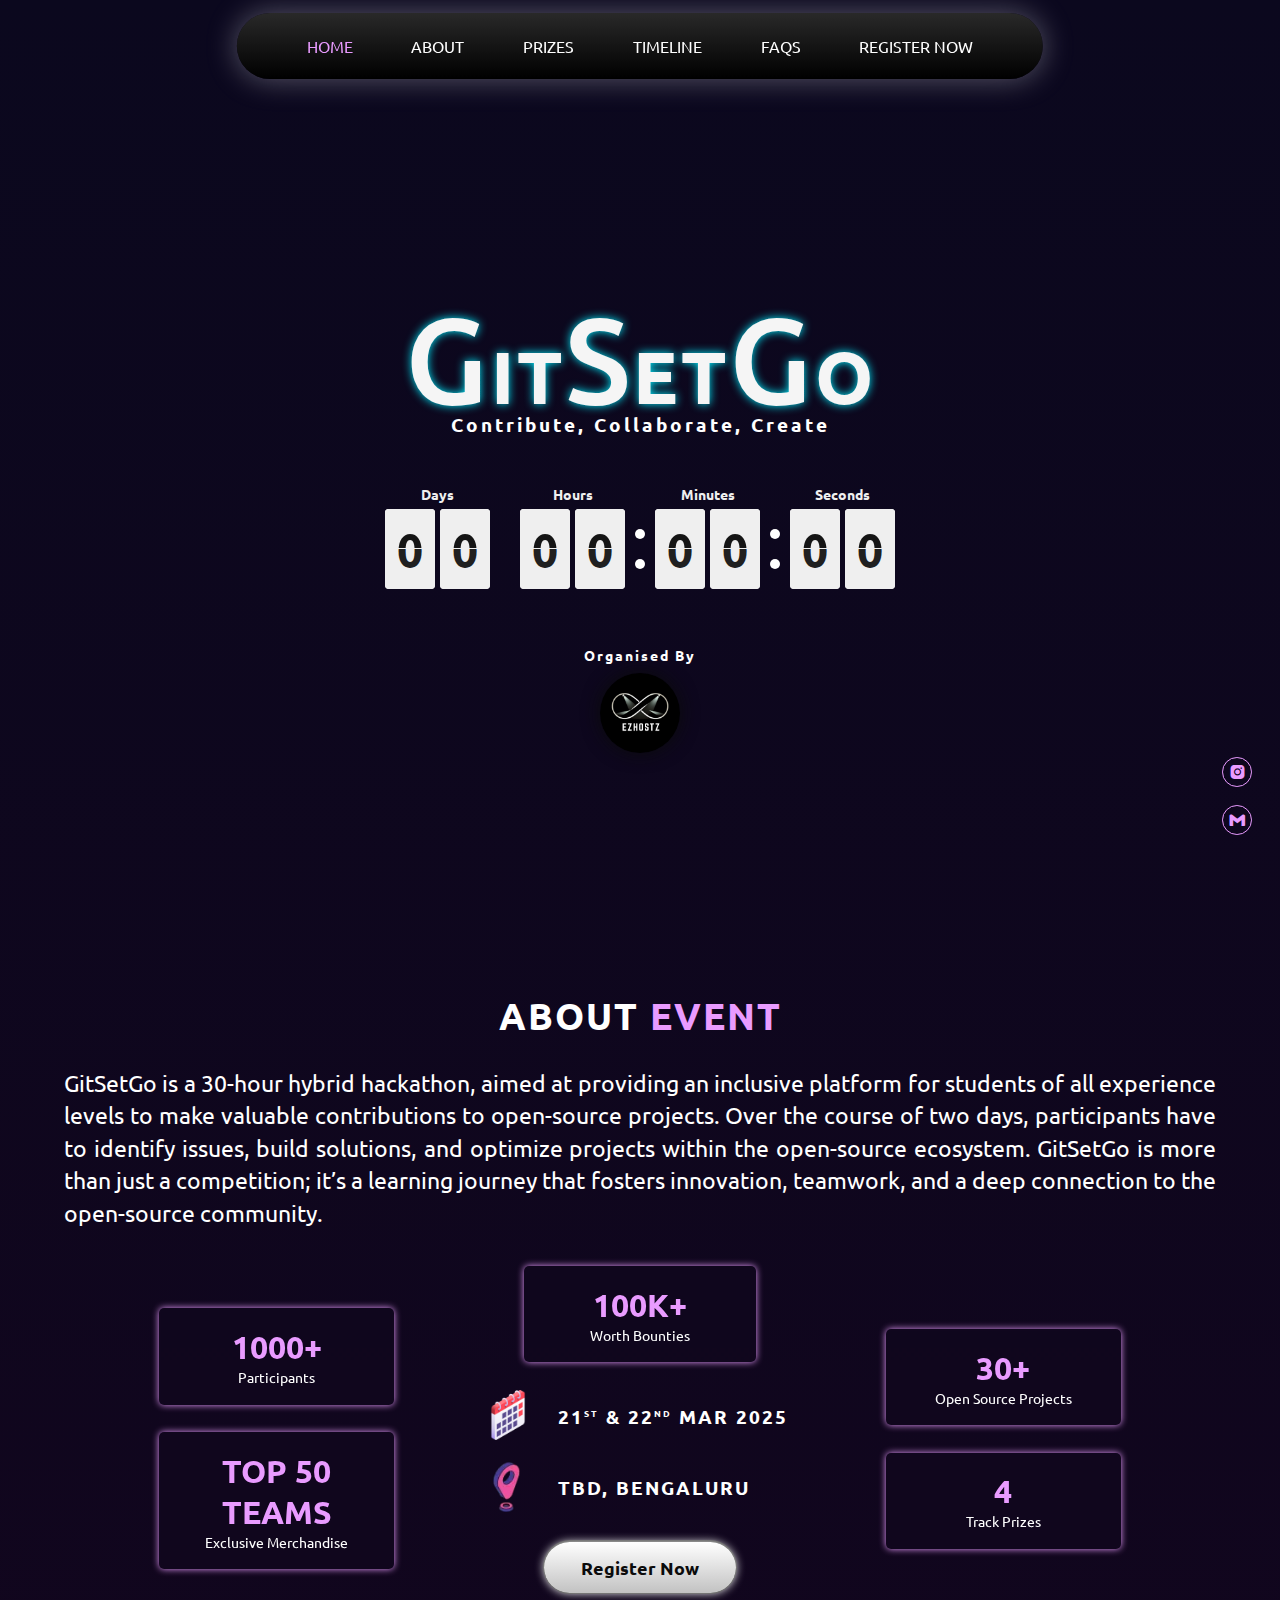
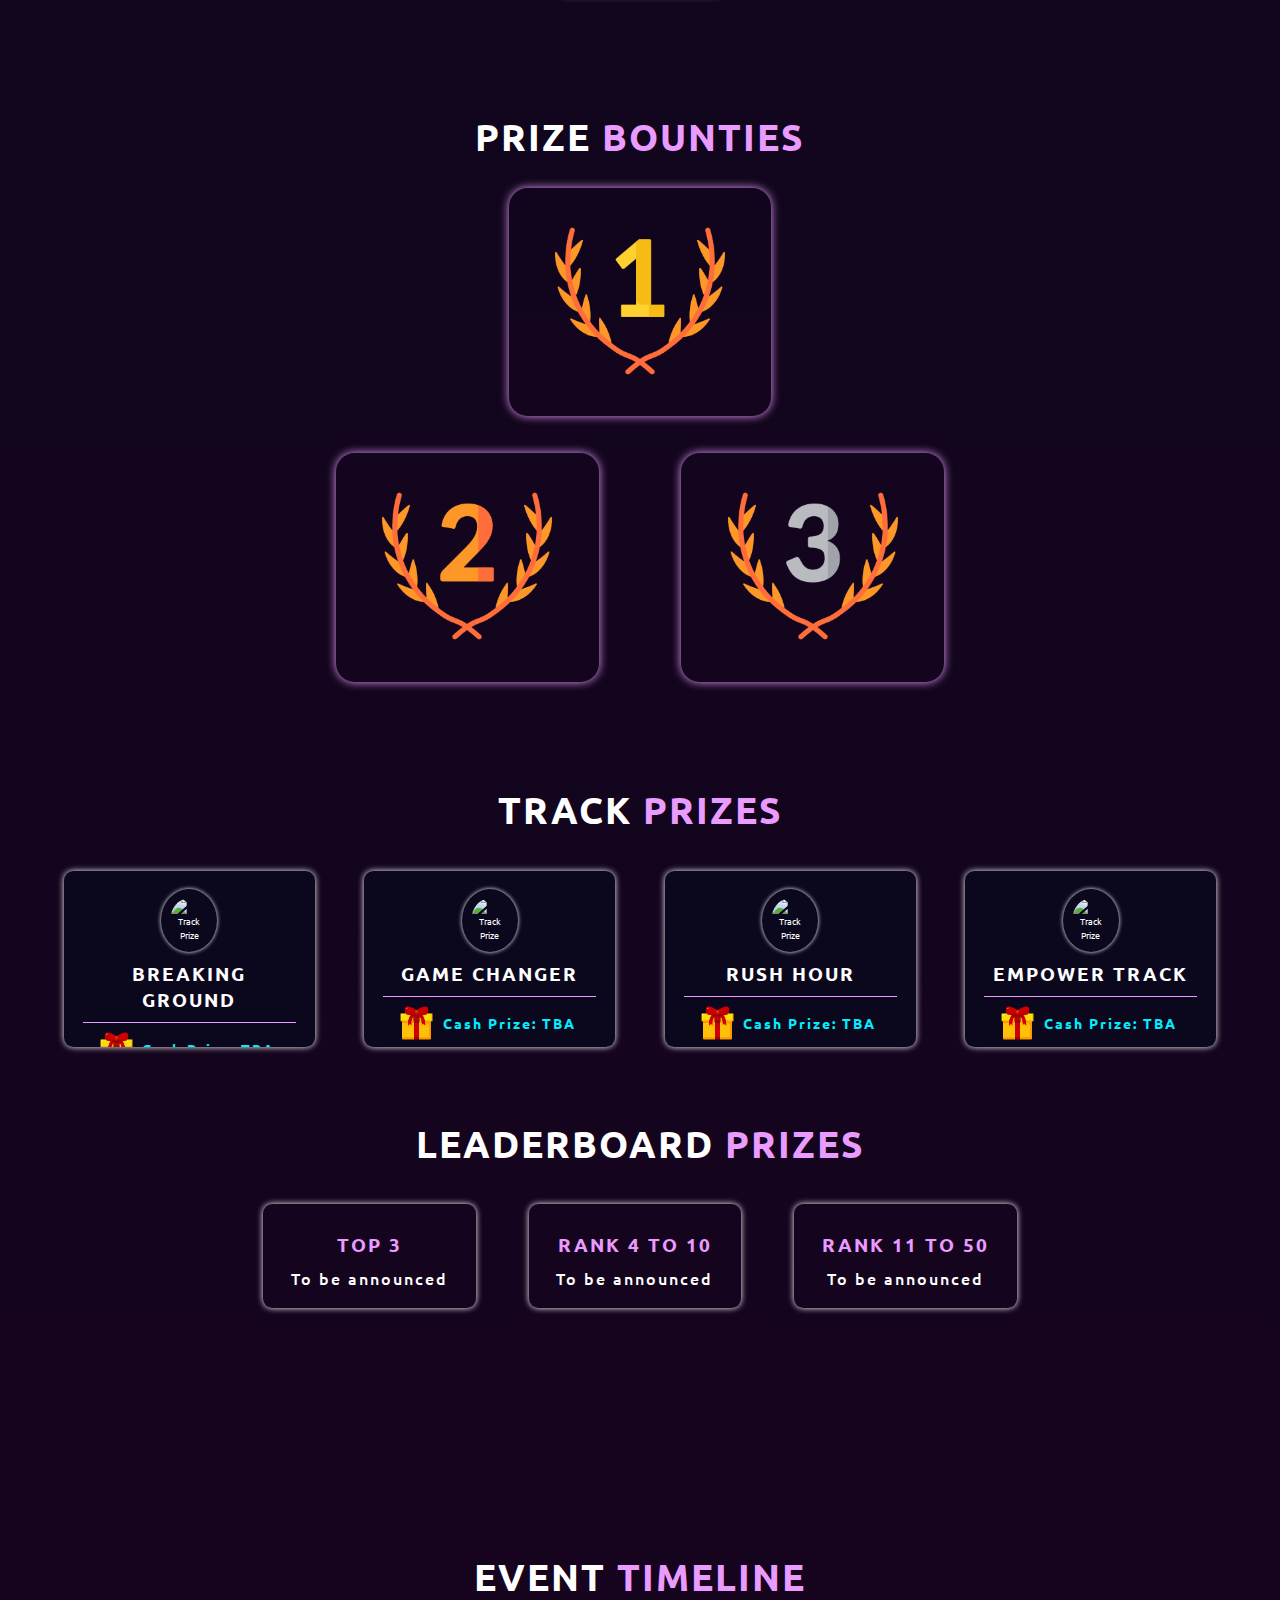
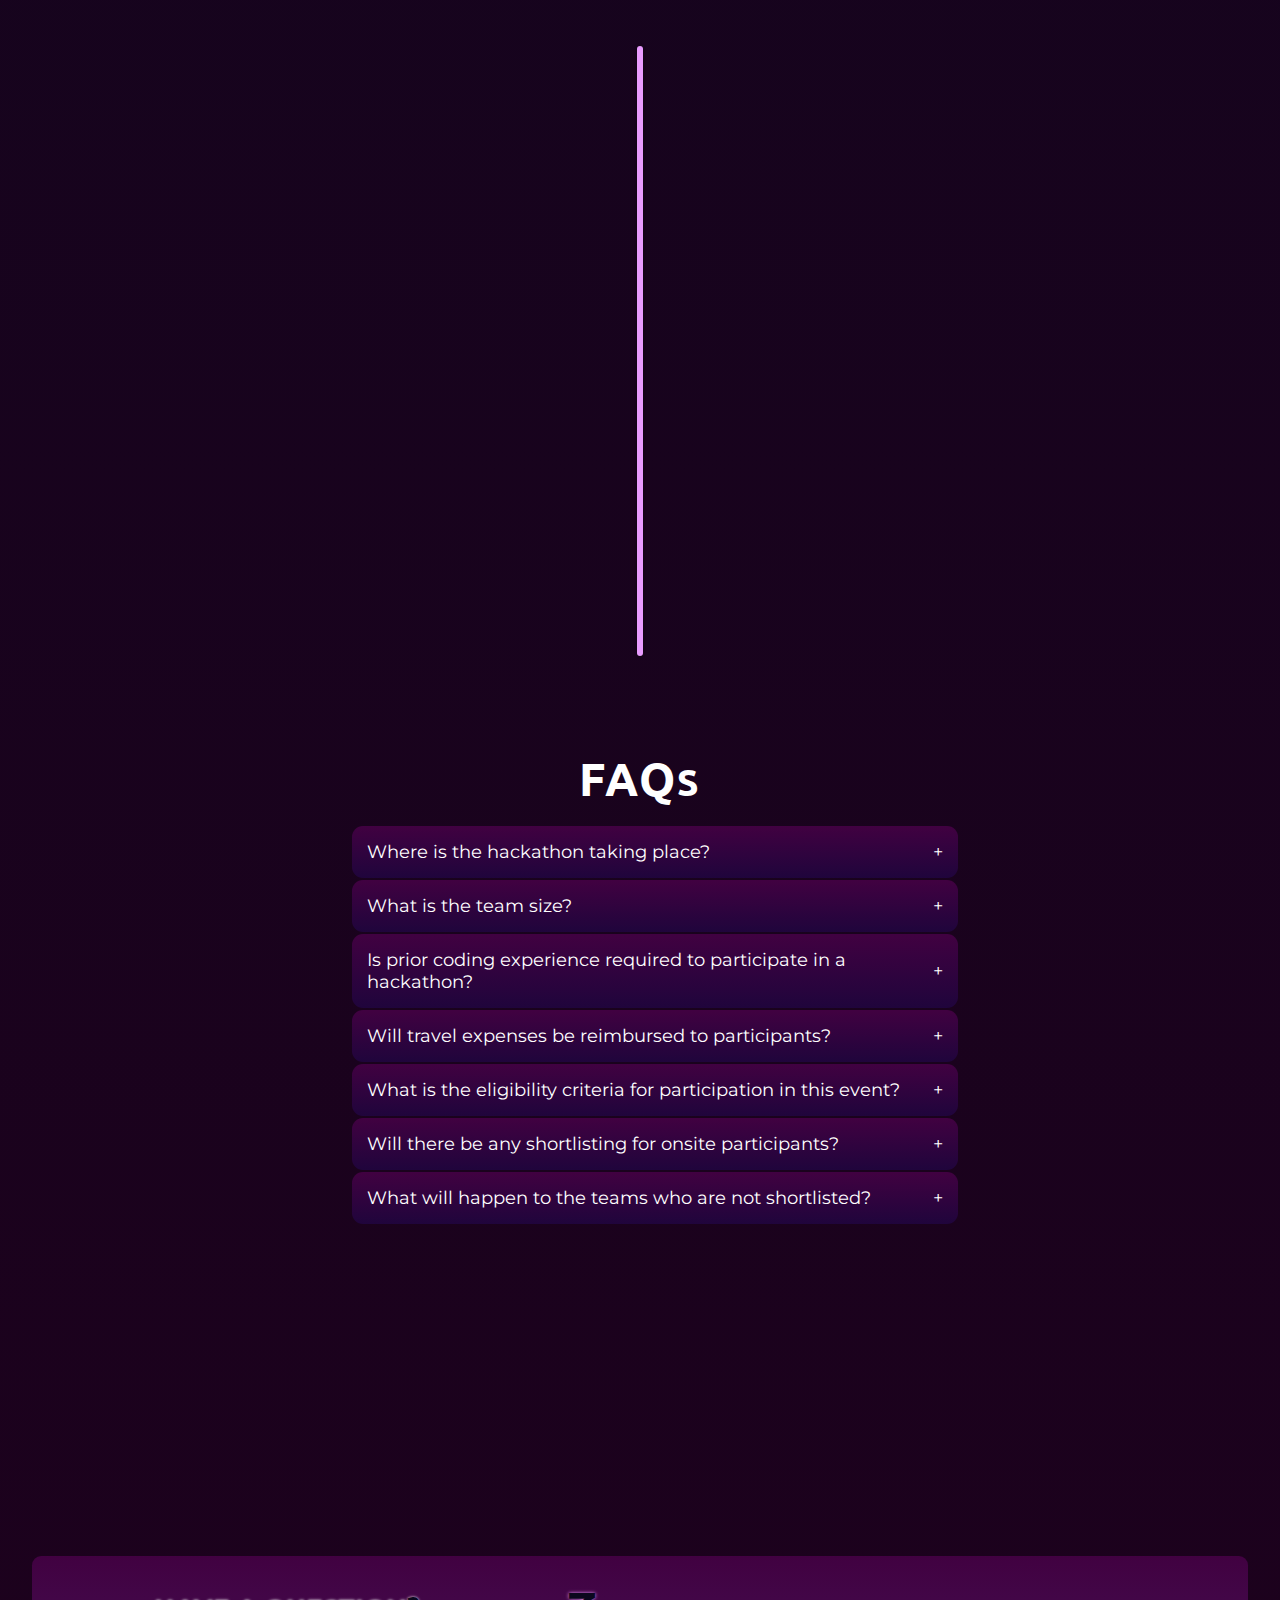
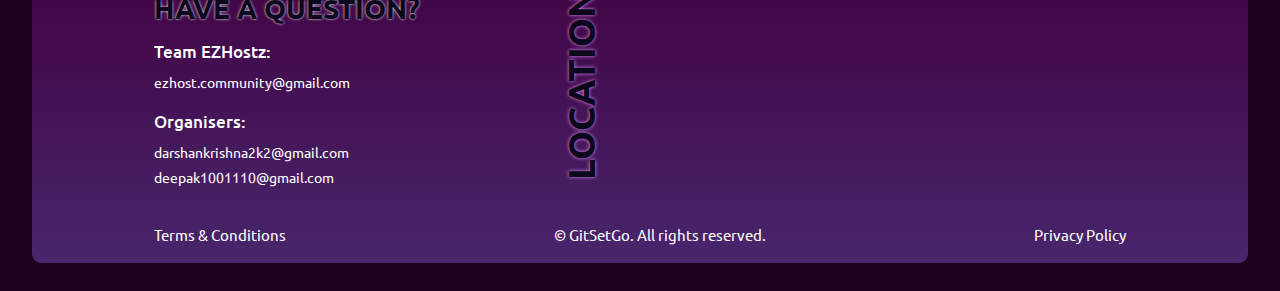
==== commit cd3a34fe: "Prizes section content modified" ====
--- a/index.html
+++ b/index.html
@@ -198,7 +198,7 @@
             </div>
             <div class="track-bounty">
               <img src="./media/merch.png" alt="Prize">
-              <p>Cash Prize: ₹1K</p>
+              <p>Cash Prize: TBA</p>
             </div>
           </div>
           <div class="track-desc">
@@ -215,7 +215,7 @@
             </div>
             <div class="track-bounty">
               <img src="./media/merch.png" alt="Prize">
-              <p>Cash Prize: ₹2K</p>
+              <p>Cash Prize: TBA</p>
             </div>
           </div>
           <div class="track-desc">
@@ -232,7 +232,7 @@
             </div>
             <div class="track-bounty">
               <img src="./media/merch.png" alt="Prize">
-              <p>Cash Prize: ₹2K</p>
+              <p>Cash Prize: TBA</p>
             </div>
           </div>
           <div class="track-desc">
@@ -249,7 +249,7 @@
             </div>
             <div class="track-bounty">
               <img src="./media/merch.png" alt="Prize">
-              <p>Cash Prize: ₹1K</p>
+              <p>Cash Prize: TBA</p>
             </div>
           </div>
           <div class="track-desc">
@@ -305,7 +305,7 @@
           <div class="text-box">
             <h2>Announcement of Shortlisted Teams</h2>
            <!-- <small>Time</small>  -->
-            <p>3rd February 2025</p>
+            <p>To be announced</p>
             <span class="left-container-arrow"></span>
           </div>
         </div> 
